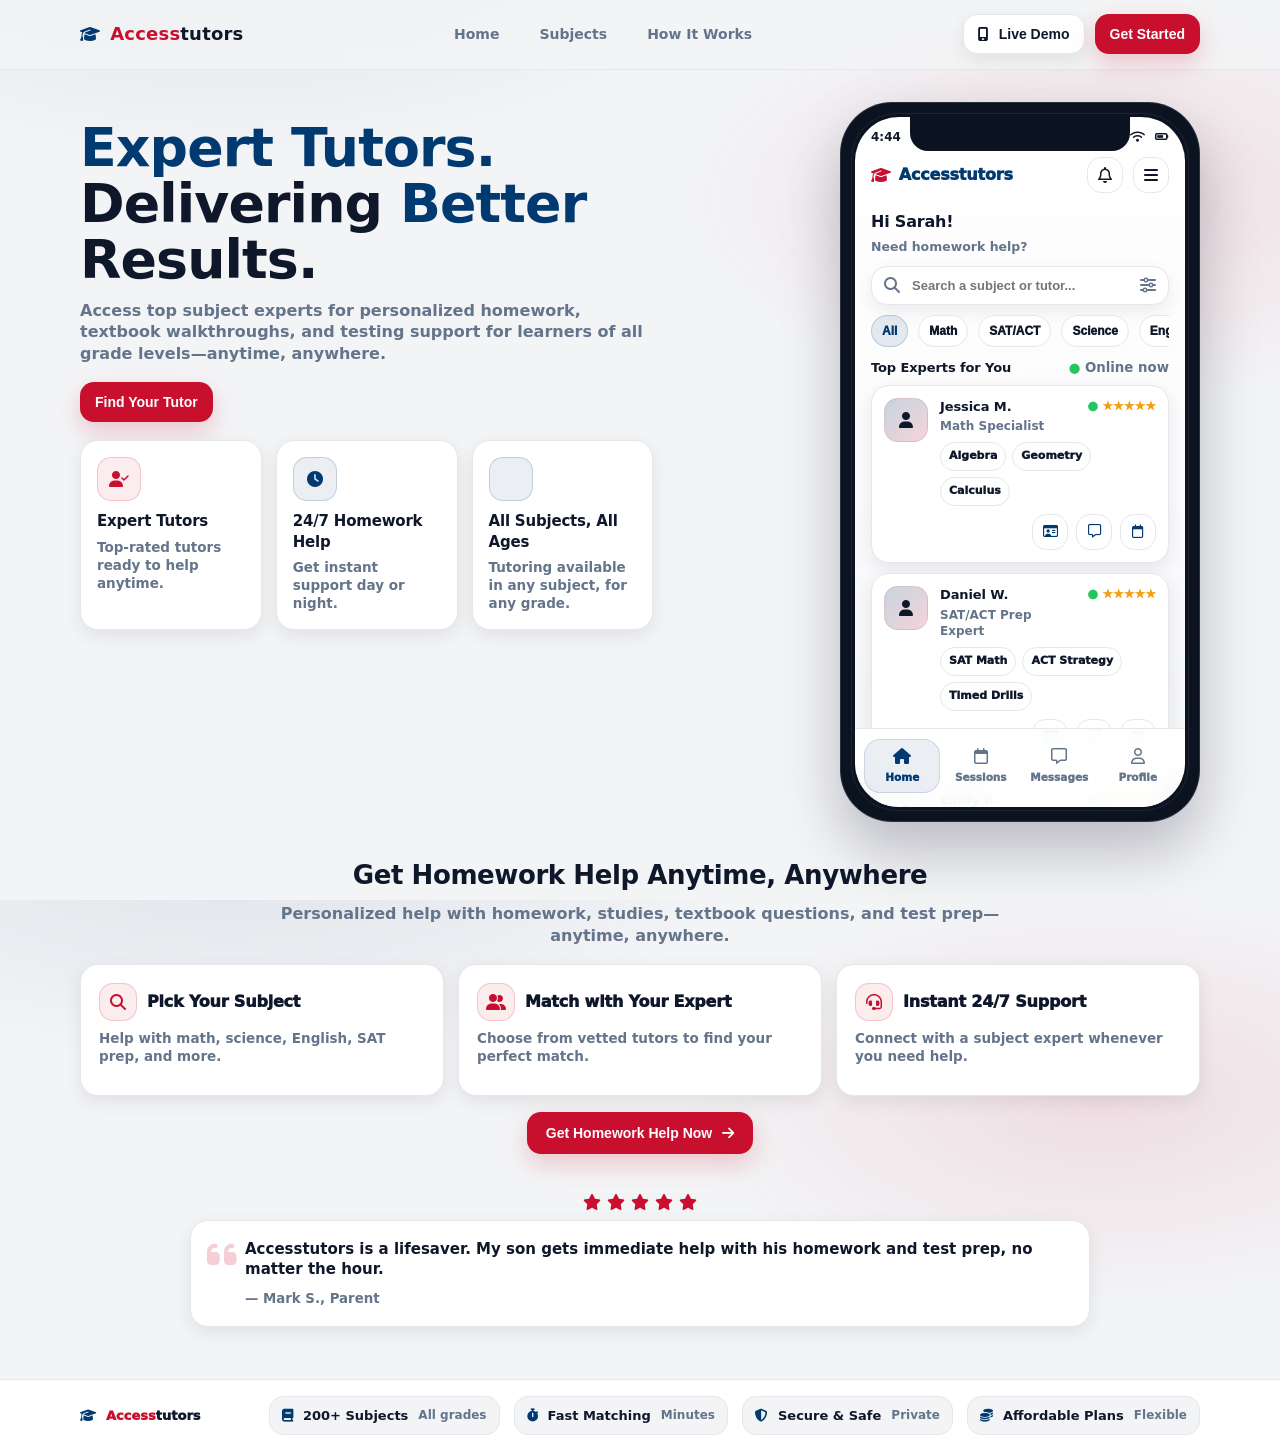
==== Index.html @ a7aa06fa "Update Index.html" ====
<!doctype html>
<html lang="en">
<head>
  <meta charset="utf-8" />
  <meta name="viewport" content="width=device-width,initial-scale=1" />
  <title> 1 New Message </title>

  <!-- Font Awesome -->
  <link rel="preconnect" href="https://cdnjs.cloudflare.com" crossorigin />
  <link
    rel="stylesheet"
    href="https://cdnjs.cloudflare.com/ajax/libs/font-awesome/6.5.0/css/all.min.css"
  />

  <style>
    /* =========================================================
      Accesstutors Landing Page
      - Layout matches reference: phone mockup RIGHT, content LEFT
      - Minimalist + AU-inspired color scheme (red/navy/neutral)
      - Distinct, readable sections + buttons
      - Interactive iPhone mockup with Home/Sessions/Messages/Profile
    ========================================================= */

    :root{
      --au-red:#C8102E;
      --au-blue:#003A70;
      --bg:#F3F4F6;
      --card:#FFFFFF;
      --ink:#0F172A;
      --muted:#64748B;
      --line:#E5E7EB;
      --shadow: 0 10px 30px rgba(2, 6, 23, 0.10);
      --shadow-soft: 0 6px 18px rgba(2, 6, 23, 0.08);
      --radius: 18px;
      --radius-sm: 14px;
      --max: 1120px;
    }

    *{box-sizing:border-box}
    html,body{height:100%}
    body{
      margin:0;
      font-family: ui-sans-serif, system-ui, -apple-system, Segoe UI, Roboto, Helvetica, Arial, "Apple Color Emoji","Segoe UI Emoji";
      color:var(--ink);
      background:
        radial-gradient(900px 420px at 18% -10%, rgba(0,58,112,.10), transparent 60%),
        radial-gradient(700px 340px at 86% 22%, rgba(200,16,46,.10), transparent 60%),
        var(--bg);
      line-height:1.35;
    }

    a{color:inherit;text-decoration:none}
    .container{width:min(var(--max), calc(100% - 40px)); margin:0 auto;}

    /* ========================= Header ========================= */
    header{
      position:sticky; top:0; z-index:50;
      backdrop-filter: blur(10px);
      background: rgba(243,244,246,.80);
      border-bottom:1px solid var(--line);
    }
    .nav{
      display:flex; align-items:center; justify-content:space-between;
      padding:14px 0;
      gap:14px;
    }
    .brand{
      display:flex; align-items:center; gap:10px;
      font-weight:900; letter-spacing:.2px;
    }
    .brand i{color:var(--au-blue)}
    .brand span{font-size:18px}
    .brand .accent{color:var(--au-red)}
    .navlinks{
      display:flex; align-items:center; gap:18px;
      color:var(--muted);
      font-weight:700;
      font-size:14px;
    }
    .navlinks a{
      padding:10px 10px;border-radius:12px;
      border:1px solid transparent;
    }
    .navlinks a:hover{
      background:#fff; color:var(--ink);
      border-color: var(--line);
      box-shadow: var(--shadow-soft);
    }

    .btn{
      display:inline-flex; align-items:center; justify-content:center;
      gap:10px;
      border:1px solid transparent;
      padding:11px 14px;
      border-radius:14px;
      font-weight:900;
      font-size:14px;
      cursor:pointer;
      transition: transform .12s ease, box-shadow .12s ease, background .12s ease, border-color .12s ease;
      user-select:none;
      white-space:nowrap;
    }
    .btn:active{transform: translateY(1px)}
    .btn.primary{
      background: var(--au-red);
      color:#fff;
      box-shadow: 0 10px 24px rgba(200,16,46,.20);
    }
    .btn.primary:hover{box-shadow: 0 14px 30px rgba(200,16,46,.26)}
    .btn.ghost{
      background:#fff;
      border-color: var(--line);
      color: var(--ink);
      box-shadow: var(--shadow-soft);
    }
    .btn.ghost:hover{border-color:#D1D5DB}

    /* ========================= HERO (Layout like image) ========================= */
    .hero{
      padding:32px 0 10px;
    }
    .hero-grid{
      display:grid;
      grid-template-columns: 1.05fr .95fr; /* content left, phone right */
      gap:28px;
      align-items:start;
    }

    .h-title{
      font-size: clamp(34px, 4.2vw, 56px);
      line-height:1.04;
      letter-spacing:-.9px;
      margin:18px 0 12px;
    }
    .h-title .blue{color:var(--au-blue)}
    .h-sub{
      font-size:16px;
      color: var(--muted);
      max-width: 58ch;
      margin: 0 0 18px;
      font-weight:650;
    }
    .cta-row{
      display:flex; gap:12px; flex-wrap:wrap;
      margin:16px 0 18px;
    }

    .feature-row{
      display:grid;
      grid-template-columns: repeat(3, 1fr);
      gap:14px;
      margin-top: 10px;
    }
    .mini-card{
      background:#fff;
      border:1px solid var(--line);
      border-radius: var(--radius);
      box-shadow: var(--shadow-soft);
      padding:16px;
      min-height: 120px;
    }
    .mini-card .icon{
      width:44px;height:44px;border-radius:14px;
      display:grid;place-items:center;
      border:1px solid rgba(0,58,112,.18);
      background: rgba(0,58,112,.08);
      color: var(--au-blue);
      margin-bottom:10px;
    }
    .mini-card .icon.red{
      border-color: rgba(200,16,46,.18);
      background: rgba(200,16,46,.08);
      color: var(--au-red);
    }
    .mini-card h3{
      margin:0 0 6px;
      font-size:15px;
      letter-spacing:-.2px;
    }
    .mini-card p{
      margin:0;
      color:var(--muted);
      font-size:13.5px;
      font-weight:650;
    }

    /* ========================= Section Title ========================= */
    .section{
      padding: 26px 0;
    }
    .section h2{
      margin:0;
      font-size: 26px;
      letter-spacing:-.4px;
      text-align:center;
    }
    .section p.lead{
      margin: 10px auto 0;
      max-width: 70ch;
      color: var(--muted);
      font-weight:650;
      text-align:center;
    }

    /* ========================= Mid cards row (Pick subject / Match / Support) ========================= */
    .big-row{
      margin-top:18px;
      display:grid;
      grid-template-columns: repeat(3, 1fr);
      gap:14px;
    }
    .big-card{
      background:#fff;
      border:1px solid var(--line);
      border-radius: var(--radius);
      box-shadow: var(--shadow-soft);
      padding:18px;
      min-height: 132px;
    }
    .big-card .head{
      display:flex; gap:10px; align-items:center;
      font-weight:950;
      letter-spacing:-.2px;
      margin-bottom:8px;
    }
    .big-card .head i{
      width:38px;height:38px;border-radius:14px;
      display:grid;place-items:center;
      border:1px solid rgba(200,16,46,.18);
      background: rgba(200,16,46,.08);
      color: var(--au-red);
    }
    .big-card p{
      margin:0;
      color:var(--muted);
      font-weight:650;
      font-size:13.5px;
    }

    .center-cta{
      display:flex;
      justify-content:center;
      margin-top: 16px;
    }
    .center-cta .btn{
      padding: 12px 18px;
      border-radius: 14px;
    }

    /* ========================= Testimonial ========================= */
    .testimonial{
      margin-top: 18px;
      padding: 22px 0 8px;
    }
    .stars{
      display:flex;
      justify-content:center;
      gap:6px;
      color: var(--au-red);
      font-size:16px;
      margin-bottom: 10px;
    }
    .quote{
      background:#fff;
      border:1px solid var(--line);
      border-radius: var(--radius);
      box-shadow: var(--shadow-soft);
      padding:18px 18px;
      max-width: 900px;
      margin:0 auto;
      position:relative;
    }
    .quote .qmark{
      position:absolute;
      left:16px; top:12px;
      color: rgba(200,16,46,.20);
      font-size: 34px;
    }
    .quote p{
      margin:0;
      padding-left: 36px;
      color: var(--ink);
      font-weight:750;
      font-size: 15px;
    }
    .quote small{
      display:block;
      margin-top: 10px;
      padding-left: 36px;
      color: var(--muted);
      font-weight:750;
    }

    /* ========================= Footer strip ========================= */
    .footer-strip{
      margin-top: 18px;
      background:#fff;
      border-top:1px solid var(--line);
      padding: 16px 0;
      color: var(--muted);
      font-weight:700;
      font-size:13px;
    }
    .footer-row{
      display:flex;
      justify-content:space-between;
      align-items:center;
      gap:14px;
      flex-wrap:wrap;
    }
    .footer-badges{
      display:flex; gap:14px; flex-wrap:wrap;
    }
    .badge{
      display:flex; align-items:center; gap:10px;
      padding:10px 12px;
      border:1px solid var(--line);
      border-radius: 14px;
      background: var(--bg);
      color: var(--ink);
      font-weight:850;
    }
    .badge i{color:var(--au-blue)}
    .badge span{display:block; font-weight:650; color:var(--muted); font-size:12px}

    /* =========================================================
      iPhone X Mockup (Interactive)
    ========================================================= */
    .phone-wrap{display:flex; justify-content:flex-end;}
    .phone{
      width: 360px;
      height: 720px;
      background: #0b1220;
      border-radius: 52px;
      box-shadow: 0 28px 60px rgba(2,6,23,.24);
      position:relative;
      padding: 14px;
      border: 1px solid rgba(255,255,255,.12);
    }
    .phone::before{
      content:"";
      position:absolute; inset: 10px;
      border-radius: 46px;
      border: 1px solid rgba(255,255,255,.08);
      pointer-events:none;
    }
    .screen{
      width:100%;
      height:100%;
      border-radius: 44px;
      overflow:hidden;
      position:relative;
      background: linear-gradient(180deg, #FFFFFF 0%, #FBFBFD 55%, #F3F4F6 100%);
    }
    .notch{
      position:absolute; top:0; left:50%; transform:translateX(-50%);
      width: 220px; height: 34px;
      background:#0b1220;
      border-bottom-left-radius: 18px;
      border-bottom-right-radius: 18px;
      z-index: 10;
    }

    .statusbar{
      display:flex; justify-content:space-between; align-items:center;
      padding: 12px 16px 0;
      font-weight:900;
      color:#111827;
      font-size:12px;
      user-select:none;
    }
    .statusbar .right{display:flex; gap:10px; align-items:center;}

    .appbar{
      display:flex; justify-content:space-between; align-items:center;
      padding: 12px 16px 10px;
    }
    .appbrand{
      display:flex; align-items:center; gap:8px;
      font-weight:950;
      letter-spacing:-.2px;
      color: var(--au-blue);
    }
    .appbrand i{color: var(--au-red)}
    .app-actions{
      display:flex; gap:10px; align-items:center;
    }
    .chip{
      width:36px;height:36px;border-radius:14px;
      display:grid;place-items:center;
      border:1px solid var(--line);
      background:#fff;
      cursor:pointer;
      color: var(--ink);
      transition: box-shadow .12s ease, transform .12s ease;
      user-select:none;
    }
    .chip:hover{box-shadow: var(--shadow-soft)}
    .chip:active{transform: translateY(1px)}

    .screen-body{padding: 0 16px 86px;}
    .hello{margin: 8px 0 8px;}
    .hello h4{margin:0;font-size:16px;letter-spacing:-.2px}
    .hello p{margin:6px 0 0;color:var(--muted);font-weight:750;font-size:12.5px}

    .search{
      margin:10px 0 10px;
      display:flex; gap:10px;
      background:#fff;
      border:1px solid var(--line);
      border-radius: 16px;
      padding:10px 12px;
      align-items:center;
      box-shadow: var(--shadow-soft);
    }
    .search i{color:var(--muted)}
    .search input{
      border:0; outline:0; background:transparent;
      width:100%;
      font-weight:850;
      color:var(--ink);
      font-size:13px;
    }

    .tabs{
      display:flex; gap:10px;
      margin: 6px 0 10px;
      overflow:auto;
      padding-bottom: 2px;
    }
    .tag{
      border:1px solid var(--line);
      background:#fff;
      color:var(--ink);
      font-weight:950;
      font-size:12px;
      padding:8px 10px;
      border-radius:999px;
      cursor:pointer;
      white-space:nowrap;
      transition: background .12s ease, border-color .12s ease;
      user-select:none;
    }
    .tag.active{
      background: rgba(0,58,112,.10);
      border-color: rgba(0,58,112,.18);
      color: var(--au-blue);
    }

    .panel-title{
      display:flex; align-items:center; justify-content:space-between;
      margin: 8px 0 8px;
    }
    .panel-title strong{font-size:13px; letter-spacing:-.1px}
    .panel-title small{color:var(--muted); font-weight:900; user-select:none}

    /* Tutor list (HOME) */
    .tutors{
      display:flex;
      flex-direction:column;
      gap:10px;
    }
    .tutor-card{
      background:#fff;
      border:1px solid var(--line);
      border-radius: 18px;
      box-shadow: var(--shadow-soft);
      padding: 12px;
      display:flex;
      gap:12px;
      align-items:flex-start;
      cursor:pointer;
      transition: transform .12s ease, box-shadow .12s ease;
    }
    .tutor-card:hover{transform: translateY(-1px); box-shadow: var(--shadow);}
    .avatar{
      width:44px;height:44px;border-radius: 14px;
      background: linear-gradient(135deg, rgba(0,58,112,.22), rgba(200,16,46,.18));
      border:1px solid rgba(15,23,42,.08);
      display:grid; place-items:center;
      color: var(--au-blue);
      font-weight:1000;
      flex: 0 0 auto;
    }
    .avatar i{color:#0F172A}
    .tmeta{flex:1}
    .tmeta .row1{
      display:flex; justify-content:space-between; gap:10px; align-items:flex-start;
    }
    .tmeta h5{margin:0;font-size:13px;letter-spacing:-.1px}
    .tmeta .spec{margin:3px 0 8px;color:var(--muted);font-weight:850;font-size:12px}
    .badges{
      display:flex; gap:6px; flex-wrap:wrap;
      margin-bottom: 8px;
    }
    .pillbadge{
      font-size:11px;
      font-weight:950;
      padding:6px 8px;
      border-radius: 999px;
      border:1px solid var(--line);
      background: #fff;
      color: var(--ink);
      user-select:none;
    }
    .rating{
      color:#F59E0B;
      font-size:12px;
      white-space:nowrap;
      font-weight:950;
      user-select:none;
    }
    .tactions{
      display:flex; gap:8px; align-items:center; justify-content:flex-end;
    }
    .mini-btn{
      width:36px;height:36px;border-radius:14px;
      display:grid; place-items:center;
      border:1px solid var(--line);
      background:#fff;
      cursor:pointer;
      color: var(--au-blue);
      transition: box-shadow .12s ease, transform .12s ease;
    }
    .mini-btn:hover{box-shadow: var(--shadow-soft)}
    .mini-btn:active{transform: translateY(1px)}

    .cta-match{
      margin-top: 10px;
      width:100%;
      border:0;
      border-radius: 16px;
      padding: 11px 12px;
      background: var(--au-blue);
      color:#fff;
      font-weight:1000;
      cursor:pointer;
      display:flex;
      justify-content:center;
      align-items:center;
      gap:10px;
      box-shadow: 0 12px 26px rgba(0,58,112,.18);
    }
    .cta-match:hover{box-shadow: 0 16px 32px rgba(0,58,112,.22)}
    .cta-match:active{transform: translateY(1px)}

    /* Pages */
    .app-page{display:none}
    .app-page.active{display:block}

    .list{
      margin: 10px 0 0;
      display:flex;
      flex-direction:column;
      gap:10px;
    }
    .row{
      background:#fff;
      border:1px solid var(--line);
      border-radius: 16px;
      box-shadow: var(--shadow-soft);
      padding: 12px;
      display:flex;
      justify-content:space-between;
      align-items:center;
      gap:10px;
      cursor:pointer;
      transition: transform .12s ease, box-shadow .12s ease;
    }
    .row:hover{transform: translateY(-1px); box-shadow: var(--shadow);}
    .row strong{font-size:12.5px}
    .row small{display:block;color:var(--muted);font-weight:900;margin-top:2px}
    .chip-pill{
      font-size:11px;
      font-weight:1000;
      padding:6px 10px;
      border-radius: 999px;
      background: rgba(200,16,46,.08);
      border: 1px solid rgba(200,16,46,.14);
      color: var(--au-red);
      white-space:nowrap;
      user-select:none;
    }

    .profile-card{
      background:#fff;
      border:1px solid var(--line);
      border-radius: 18px;
      box-shadow: var(--shadow-soft);
      padding: 14px;
      margin: 10px 0 0;
    }
    .profile-top{display:flex; gap:12px; align-items:center;}
    .profile-top .avatar{width:54px;height:54px;border-radius:18px}
    .profile-top h5{margin:0;font-size:14px}
    .profile-top p{margin:4px 0 0;color:var(--muted);font-weight:850;font-size:12.5px}
    .kv{
      display:grid;
      grid-template-columns: 1fr 1fr;
      gap:10px;
      margin-top: 12px;
    }
    .kv .item{
      border:1px solid var(--line);
      border-radius: 16px;
      padding:10px;
      background: #F8FAFC;
      font-weight:950;
      font-size:12px;
      color: var(--ink);
      user-select:none;
    }
    .kv .item span{display:block;color:var(--muted);font-size:11px;margin-top:4px;font-weight:850}

    /* Bottom nav */
    .bottom-nav{
      position:absolute;
      left:0; right:0; bottom:0;
      background: rgba(255,255,255,.92);
      backdrop-filter: blur(10px);
      border-top:1px solid var(--line);
      padding: 10px 8px 14px;
      display:flex;
      justify-content:space-around;
      z-index: 20;
    }
    .navitem{
      width: 76px;
      display:flex;
      flex-direction:column;
      align-items:center;
      gap:6px;
      color: var(--muted);
      font-weight:950;
      font-size:10.5px;
      cursor:pointer;
      padding: 8px 8px;
      border-radius: 16px;
      user-select:none;
      border:1px solid transparent;
      transition: background .12s ease, border-color .12s ease;
    }
    .navitem i{font-size:16px}
    .navitem.active{
      color: var(--au-blue);
      background: rgba(0,58,112,.08);
      border-color: rgba(0,58,112,.14);
    }

    /* ========================= Modal (phone interactions) ========================= */
    .modal-backdrop{
      position:fixed; inset:0;
      background: rgba(2,6,23,.55);
      display:none;
      align-items:center;
      justify-content:center;
      padding: 16px;
      z-index: 1000;
    }
    .modal{
      width:min(560px, 100%);
      background:#fff;
      border-radius: 20px;
      border:1px solid var(--line);
      box-shadow: 0 40px 80px rgba(2,6,23,.26);
      overflow:hidden;
    }
    .modal .mhead{
      display:flex; align-items:center; justify-content:space-between;
      padding: 14px 16px;
      gap:10px;
      border-bottom:1px solid var(--line);
      background:#fff;
    }
    .modal .mhead strong{font-size:14px}
    .modal .close{
      width:40px;height:40px;border-radius:14px;
      border:1px solid var(--line);
      background:#fff;
      cursor:pointer;
    }
    .modal .body{
      padding: 14px 16px 16px;
      color: var(--muted);
      font-weight:750;
      font-size:13.5px;
    }
    .modal .body .grid{
      display:grid;
      grid-template-columns: 1fr 1fr;
      gap:12px;
      margin: 12px 0 14px;
    }
    .modal .body .box{
      border:1px solid var(--line);
      border-radius: 16px;
      padding: 12px;
      background: #F8FAFC;
      color: var(--ink);
      font-weight:950;
      font-size:12.5px;
    }
    .modal .body .box span{
      display:block;
      margin-top:4px;
      color:var(--muted);
      font-weight:850;
      font-size:11.5px;
    }
    .modal .foot{
      display:flex; justify-content:flex-end; gap:10px;
      padding: 0 16px 16px;
    }

    /* ========================= Responsive ========================= */
    @media (max-width: 980px){
      .hero-grid{grid-template-columns: 1fr; }
      .phone-wrap{justify-content:flex-start}
      .feature-row{grid-template-columns: 1fr;}
      .big-row{grid-template-columns: 1fr;}
    }
    @media (max-width: 520px){
      .navlinks{display:none}
      .phone{width: 340px; height: 700px;}
    }
  </style>
</head>

<body>
  <!-- ===================== Header ===================== -->
  <header>
    <div class="container">
      <div class="nav">
        <a class="brand" href="#top" aria-label="Accesstutors home">
          <i class="fa-solid fa-graduation-cap"></i>
          <span><span class="accent">Access</span>tutors</span>
        </a>

        <nav class="navlinks" aria-label="Primary">
          <a href="#top">Home</a>
          <a href="#subjects">Subjects</a>
          <a href="#how">How It Works</a>
        </nav>

        <div style="display:flex; gap:10px; align-items:center;">
          <button class="btn ghost" id="btnDemo"><i class="fa-solid fa-mobile-screen"></i> Live Demo</button>
          <button class="btn primary" id="btnGetStartedTop">Get Started</button>
        </div>
      </div>
    </div>
  </header>

  <!-- ===================== HERO (Matches attached layout) ===================== -->
  <main id="top" class="hero">
    <div class="container">
      <div class="hero-grid">

        <!-- LEFT CONTENT -->
        <div>
          <h1 class="h-title">
            <span class="blue">Expert Tutors.</span><br/>
           Delivering <span class="blue">Better </span> Results.
          </h1>

          <p class="h-sub">
            Access top subject experts for personalized homework, textbook walkthroughs,
            and testing support for learners of all grade levels—anytime, anywhere.
          </p>

          <div class="cta-row">
            <button class="btn primary" id="btnFindTutor">Find Your Tutor</button>
          </div>

          <!-- Three icon cards under hero copy (like image) -->
          <div class="feature-row" aria-label="Key benefits">
            <div class="mini-card">
              <div class="icon red"><i class="fa-solid fa-user-check"></i></div>
              <h3>Expert Tutors</h3>
              <p>Top-rated tutors ready to help anytime.</p>
            </div>
            <div class="mini-card">
              <div class="icon"><i class="fa-solid fa-clock"></i></div>
              <h3>24/7 Homework Help</h3>
              <p>Get instant support day or night.</p>
            </div>
            <div class="mini-card">
              <div class="icon"><i class="fa-solid fa-books"></i></div>
              <h3>All Subjects, All Ages</h3>
              <p>Tutoring available in any subject, for any grade.</p>
            </div>
          </div>
        </div>

        <!-- RIGHT PHONE MOCKUP -->
        <div class="phone-wrap" aria-label="Interactive iPhone X mockup of Accesstutors">
          <div class="phone">
            <div class="screen">
              <div class="notch"></div>

              <!-- Status bar -->
              <div class="statusbar" aria-hidden="true">
                <div class="left">4:44</div>
                <div class="right">
                  <i class="fa-solid fa-signal"></i>
                  <i class="fa-solid fa-wifi"></i>
                  <i class="fa-solid fa-battery-three-quarters"></i>
                </div>
              </div>

              <!-- App bar -->
              <div class="appbar">
                <div class="appbrand">
                  <i class="fa-solid fa-graduation-cap"></i>
                  <span>Accesstutors</span>
                </div>
                <div class="app-actions">
                  <div class="chip" id="chipNotif" title="Notifications"><i class="fa-regular fa-bell"></i></div>
                  <div class="chip" id="chipMenu" title="Menu"><i class="fa-solid fa-bars"></i></div>
                </div>
              </div>

              <div class="screen-body">

                <!-- HOME -->
                <div class="app-page active" id="pageHome">
                  <div class="hello">
                    <h4>Hi Sarah!</h4>
                    <p>Need homework help?</p>
                  </div>

                  <div class="search" title="Search tutors">
                    <i class="fa-solid fa-magnifying-glass"></i>
                    <input id="tutorSearch" type="text" placeholder="Search a subject or tutor..." autocomplete="off" />
                    <i class="fa-solid fa-sliders" id="chipFilters" title="Filters"></i>
                  </div>

                  <div class="tabs" role="tablist" aria-label="Subject filters">
                    <button class="tag active" data-filter="all">All</button>
                    <button class="tag" data-filter="math">Math</button>
                    <button class="tag" data-filter="sat">SAT/ACT</button>
                    <button class="tag" data-filter="science">Science</button>
                    <button class="tag" data-filter="english">English</button>
                    <button class="tag" data-filter="coding">Coding</button>
                  </div>

                  <div class="panel-title">
                    <strong>Top Experts for You</strong>
                    <small><span style="color:#22C55E">●</span> Online now</small>
                  </div>

                  <!-- Tutor list MUST display tutors -->
                  <div class="tutors" id="tutorList"></div>

                  <button class="cta-match" id="btnMatch">
                    Match with a Tutor <i class="fa-solid fa-wand-magic-sparkles"></i>
                  </button>
                </div>

                <!-- SESSIONS -->
                <div class="app-page" id="pageSessions">
                  <div class="hello">
                    <h4>Sessions</h4>
                    <p>Upcoming tutoring and study goals.</p>
                  </div>

                  <div class="list">
                    <div class="row" data-row="join">
                      <div>
                        <strong>Algebra II — Homework Review</strong>
                        <small>Today • 7:30 PM • 30 min</small>
                      </div>
                      <div class="chip-pill">Join</div>
                    </div>

                    <div class="row" data-row="details">
                      <div>
                        <strong>SAT Math — Timed Practice</strong>
                        <small>Tomorrow • 5:00 PM • 45 min</small>
                      </div>
                      <div class="chip-pill">Booked</div>
                    </div>

                    <div class="row" data-row="details">
                      <div>
                        <strong>Chemistry — Textbook Concepts</strong>
                        <small>Fri • 6:15 PM • 30 min</small>
                      </div>
                      <div class="chip-pill">Booked</div>
                    </div>
                  </div>
                </div>

                <!-- MESSAGES -->
                <div class="app-page" id="pageMessages">
                  <div class="hello">
                    <h4>Messages</h4>
                    <p>Chat with tutors + 24/7 support.</p>
                  </div>

                  <div class="list">
                    <div class="row" data-row="support">
                      <div>
                        <strong>Support</strong>
                        <small>“Share your problem and we’ll match you.”</small>
                      </div>
                      <div class="chip-pill">24/7</div>
                    </div>

                    <div class="row" data-row="tutorchat">
                      <div>
                        <strong>Jessica M. (Math)</strong>
                        <small>“Send a photo of the worksheet.”</small>
                      </div>
                      <div class="chip-pill">New</div>
                    </div>

                    <div class="row" data-row="tutorchat">
                      <div>
                        <strong>Daniel W. (SAT)</strong>
                        <small>“Let’s review your missed questions.”</small>
                      </div>
                      <div class="chip-pill">1</div>
                    </div>
                  </div>
                </div>

                <!-- PROFILE -->
                <div class="app-page" id="pageProfile">
                  <div class="hello">
                    <h4>Profile</h4>
                    <p>Goals, preferences, progress.</p>
                  </div>

                  <div class="profile-card">
                    <div class="profile-top">
                      <div class="avatar"><i class="fa-solid fa-user"></i></div>
                      <div>
                        <h5>Sarah K.</h5>
                        <p>Grade 10 • SAT goal: 1350 • Prefers evenings</p>
                      </div>
                    </div>

                    <div class="kv">
                      <div class="item">Goals <span>SAT Math +150 • Algebra mastery</span></div>
                      <div class="item">Support <span>24/7 help • Priority matching</span></div>
                      <div class="item">Subjects <span>Math • Science • Test Prep</span></div>
                      <div class="item">Progress <span>Streak: 9 days • Accuracy: 83%</span></div>
                    </div>

                    <div class="list" style="margin-top:12px;">
                      <div class="row" data-row="billing">
                        <div>
                          <strong>Billing & Plan</strong>
                          <small>Manage subscription and payment</small>
                        </div>
                        <div class="chip-pill">View</div>
                      </div>
                      <div class="row" data-row="settings">
                        <div>
                          <strong>Settings</strong>
                          <small>Notifications, privacy, preferences</small>
                        </div>
                        <div class="chip-pill">Open</div>
                      </div>
                    </div>
                  </div>
                </div>

              </div>

              <!-- Bottom Navigation -->
              <nav class="bottom-nav" aria-label="App bottom navigation">
                <div class="navitem active" data-page="Home">
                  <i class="fa-solid fa-house"></i>
                  <div>Home</div>
                </div>
                <div class="navitem" data-page="Sessions">
                  <i class="fa-regular fa-calendar"></i>
                  <div>Sessions</div>
                </div>
                <div class="navitem" data-page="Messages">
                  <i class="fa-regular fa-message"></i>
                  <div>Messages</div>
                </div>
                <div class="navitem" data-page="Profile">
                  <i class="fa-regular fa-user"></i>
                  <div>Profile</div>
                </div>
              </nav>

            </div>
          </div>
        </div>

      </div>
    </div>
  </main>

  <!-- ===================== Mid Section (Matches image sections below hero) ===================== -->
  <section class="section" id="subjects">
    <div class="container">
      <h2>Get Homework Help Anytime, Anywhere</h2>
      <p class="lead">
        Personalized help with homework, studies, textbook questions, and test prep—anytime, anywhere.
      </p>

      <div class="big-row" style="margin-top:18px;">
        <div class="big-card">
          <div class="head"><i class="fa-solid fa-magnifying-glass"></i> Pick Your Subject</div>
          <p>Help with math, science, English, SAT prep, and more.</p>
        </div>
        <div class="big-card">
          <div class="head"><i class="fa-solid fa-user-group"></i> Match with Your Expert</div>
          <p>Choose from vetted tutors to find your perfect match.</p>
        </div>
        <div class="big-card">
          <div class="head"><i class="fa-solid fa-headset"></i> Instant 24/7 Support</div>
          <p>Connect with a subject expert whenever you need help.</p>
        </div>
      </div>

      <div class="center-cta">
        <button class="btn primary" id="btnGetHelpNow">
          Get Homework Help Now <i class="fa-solid fa-arrow-right"></i>
        </button>
      </div>

      <div class="testimonial">
        <div class="stars" aria-label="Rating">
          <i class="fa-solid fa-star"></i><i class="fa-solid fa-star"></i><i class="fa-solid fa-star"></i><i class="fa-solid fa-star"></i><i class="fa-solid fa-star"></i>
        </div>
        <div class="quote">
          <div class="qmark"><i class="fa-solid fa-quote-left"></i></div>
          <p>
            Accesstutors is a lifesaver. My son gets immediate help with his homework and test prep, no matter the hour.
          </p>
          <small>— Mark S., Parent</small>
        </div>
      </div>
    </div>
  </section>

  <footer class="footer-strip">
    <div class="container">
      <div class="footer-row">
        <div style="display:flex; align-items:center; gap:10px; font-weight:950; color:var(--ink);">
          <i class="fa-solid fa-graduation-cap" style="color:var(--au-blue)"></i>
          <span><span style="color:var(--au-red)">Access</span>tutors</span>
        </div>

        <div class="footer-badges" aria-label="Highlights">
          <div class="badge"><i class="fa-solid fa-book"></i> 200+ Subjects <span>All grades</span></div>
          <div class="badge"><i class="fa-solid fa-stopwatch"></i> Fast Matching <span>Minutes</span></div>
          <div class="badge"><i class="fa-solid fa-shield-halved"></i> Secure & Safe <span>Private</span></div>
          <div class="badge"><i class="fa-solid fa-coins"></i> Affordable Plans <span>Flexible</span></div>
        </div>
      </div>
    </div>
  </footer>

  <!-- ===================== Modal ===================== -->
  <div class="modal-backdrop" id="modalBackdrop" aria-hidden="true">
    <div class="modal" role="dialog" aria-modal="true" aria-labelledby="modalTitle">
      <div class="mhead">
        <strong id="modalTitle">Details</strong>
        <button class="close" id="modalClose" aria-label="Close">
          <i class="fa-solid fa-xmark"></i>
        </button>
      </div>

      <div class="body">
        <div id="modalBodyText"></div>

        <div class="grid" id="modalGrid"></div>

        <div style="display:flex; gap:10px; align-items:center; color:var(--muted); font-weight:900;">
          <i class="fa-solid fa-headset" style="color:var(--au-red)"></i>
          24/7 support is available if you need help choosing the right expert.
        </div>
      </div>

      <div class="foot">
        <button class="btn ghost" id="modalSecondary">
          Message <i class="fa-regular fa-message"></i>
        </button>
        <button class="btn primary" id="modalPrimary">
          Match Now <i class="fa-solid fa-wand-magic-sparkles"></i>
        </button>
      </div>
    </div>
  </div>

  <script>
    // =========================================================
    // Tutor data (generic avatar icon; Home actually displays tutors)
    // =========================================================
    const tutors = [
      {
        id: "jessica",
        name: "Jessica M.",
        spec: "Math Specialist",
        tags: ["Algebra", "Geometry", "Calculus"],
        rating: 4.9,
        price: "$85/hr",
        online: true,
        filter: ["math"],
        about: "Step-by-step explanations, confidence-building practice, and fast homework support."
      },
      {
        id: "daniel",
        name: "Daniel W.",
        spec: "SAT/ACT Prep Expert",
        tags: ["SAT Math", "ACT Strategy", "Timed Drills"],
        rating: 4.8,
        price: "$95/hr",
        online: true,
        filter: ["sat","math"],
        about: "Error-pattern coaching, timing strategies, and score-boosting practice plans."
      },
      {
        id: "emily",
        name: "Emily R.",
        spec: "Science Tutor",
        tags: ["Chemistry", "Biology", "Physics"],
        rating: 4.9,
        price: "$90/hr",
        online: true,
        filter: ["science"],
        about: "Concept clarity + textbook walkthroughs that help you understand, not memorize."
      },
      {
        id: "sam",
        name: "Sam K.",
        spec: "English & Writing Coach",
        tags: ["Essays", "Grammar", "Reading"],
        rating: 4.7,
        price: "$75/hr",
        online: true,
        filter: ["english"],
        about: "Stronger writing structure, clearer arguments, and better reading comprehension."
      },
      {
        id: "maya",
        name: "Maya T.",
        spec: "Coding Tutor",
        tags: ["Python", "JavaScript", "AP CS"],
        rating: 4.8,
        price: "$110/hr",
        online: true,
        filter: ["coding"],
        about: "Learn by building projects, debugging help, and fundamentals that stick."
      }
    ];

    // =========================================================
    // DOM helpers
    // =========================================================
    const $ = (sel) => document.querySelector(sel);
    const $$ = (sel) => Array.from(document.querySelectorAll(sel));

    function compactStars(r){
      const full = Math.round(r);
      return "★".repeat(full) + "☆".repeat(Math.max(0, 5 - full));
    }

    function tutorCardHTML(t){
      return `
        <div class="tutor-card" data-id="${t.id}" data-filter="${t.filter.join(",")}"
             data-hay="${(t.name+' '+t.spec+' '+t.tags.join(' ')).toLowerCase()}">
          <div class="avatar" aria-hidden="true"><i class="fa-solid fa-user"></i></div>
          <div class="tmeta">
            <div class="row1">
              <div>
                <h5>${t.name}</h5>
                <div class="spec">${t.spec}</div>
              </div>
              <div class="rating" title="${t.rating.toFixed(1)} out of 5">
                ${t.online ? '<span style="color:#22C55E">●</span>' : '<span style="color:#94A3B8">●</span>'}
                ${compactStars(t.rating)}
              </div>
            </div>

            <div class="badges">
              ${t.tags.slice(0,3).map(x => `<span class="pillbadge">${x}</span>`).join("")}
            </div>

            <div class="tactions">
              <button class="mini-btn" data-action="view" title="View profile" aria-label="View profile">
                <i class="fa-regular fa-id-card"></i>
              </button>
              <button class="mini-btn" data-action="chat" title="Message" aria-label="Message">
                <i class="fa-regular fa-message"></i>
              </button>
              <button class="mini-btn" data-action="book" title="Book session" aria-label="Book session">
                <i class="fa-regular fa-calendar"></i>
              </button>
            </div>
          </div>
        </div>
      `;
    }

    // =========================================================
    // Render tutors to Home
    // =========================================================
    const tutorList = $("#tutorList");
    function renderTutors(list){
      tutorList.innerHTML = list.map(tutorCardHTML).join("");
      wireTutorCardEvents();
    }
    renderTutors(tutors);

    // =========================================================
    // Home filters + search
    // =========================================================
    let activeFilter = "all";
    const searchInput = $("#tutorSearch");

    $$(".tag").forEach(btn => {
      btn.addEventListener("click", () => {
        $$(".tag").forEach(b => b.classList.remove("active"));
        btn.classList.add("active");
        activeFilter = btn.dataset.filter;
        applyFilters();
      });
    });

    searchInput.addEventListener("input", applyFilters);

    function applyFilters(){
      const q = searchInput.value.trim().toLowerCase();
      $$("#tutorList .tutor-card").forEach(card => {
        const hay = card.dataset.hay || "";
        const filters = (card.dataset.filter || "").split(",");
        const okFilter = activeFilter === "all" ? true : filters.includes(activeFilter);
        const okQuery = q ? hay.includes(q) : true;
        card.style.display = (okFilter && okQuery) ? "flex" : "none";
      });
    }

    // =========================================================
    // Phone bottom nav page switching
    // =========================================================
    const pages = {
      Home: $("#pageHome"),
      Sessions: $("#pageSessions"),
      Messages: $("#pageMessages"),
      Profile: $("#pageProfile")
    };

    function switchPage(name){
      Object.values(pages).forEach(p => p.classList.remove("active"));
      pages[name].classList.add("active");
      $$(".navitem").forEach(n => n.classList.toggle("active", n.dataset.page === name));
    }

    $$(".navitem").forEach(item => {
      item.addEventListener("click", () => switchPage(item.dataset.page));
    });

    // =========================================================
    // Modal logic (used by multiple interactions)
    // =========================================================
    const backdrop = $("#modalBackdrop");
    const modalTitle = $("#modalTitle");
    const modalBodyText = $("#modalBodyText");
    const modalGrid = $("#modalGrid");

    let modalContext = { type: "generic", tutorId: null };

    function openModal({ title, body, grid, context }){
      modalTitle.textContent = title;
      modalBodyText.textContent = body;
      modalGrid.innerHTML = (grid || []).map(b => `
        <div class="box">${b.label}<span>${b.value}</span></div>
      `).join("");
      modalContext = context || { type: "generic", tutorId: null };

      backdrop.style.display = "flex";
      backdrop.setAttribute("aria-hidden", "false");
      document.body.style.overflow = "hidden";
    }

    function closeModal(){
      backdrop.style.display = "none";
      backdrop.setAttribute("aria-hidden", "true");
      document.body.style.overflow = "";
    }

    $("#modalClose").addEventListener("click", closeModal);
    backdrop.addEventListener("click", (e) => {
      if (e.target === backdrop) closeModal();
    });

    // modal buttons
    $("#modalSecondary").addEventListener("click", () => {
      // route user to Messages page inside mockup
      closeModal();
      switchPage("Messages");
      // subtle highlight
      flashToast("Opened Messages");
    });

    $("#modalPrimary").addEventListener("click", () => {
      closeModal();
      // On match now: route to Sessions, simulate booking
      switchPage("Sessions");
      flashToast("Matched! Session added.");
    });

    // =========================================================
    // Tutor card interactions (view/chat/book + whole card click)
    // =========================================================
    function wireTutorCardEvents(){
      $$("#tutorList .tutor-card").forEach(card => {
        const tid = card.dataset.id;
        const tutor = tutors.find(t => t.id === tid);

        // Whole card opens profile
        card.addEventListener("click", (e) => {
          // if clicking a mini button, let that handler run
          if (e.target.closest(".mini-btn")) return;
          showTutorModal(tutor);
        });

        card.querySelectorAll(".mini-btn").forEach(btn => {
          btn.addEventListener("click", (e) => {
            e.stopPropagation();
            const action = btn.dataset.action;

            if (action === "view") showTutorModal(tutor);
            if (action === "chat") {
              openModal({
                title: `Message ${tutor.name}`,
                body: `Start a chat for homework help, textbook questions, or test prep. Support is available 24/7.`,
                grid: [
                  { label: "Subject", value: tutor.spec },
                  { label: "Typical response", value: "Under 5 minutes" },
                  { label: "Mode", value: "Chat + optional live session" },
                  { label: "Status", value: tutor.online ? "Online now" : "Offline" }
                ],
                context: { type: "chat", tutorId: tutor.id }
              });
            }
            if (action === "book") {
              openModal({
                title: `Book ${tutor.name}`,
                body: `Book a session and get personalized, step-by-step support. You can upload a question and start right away.`,
                grid: [
                  { label: "Rate", value: tutor.price },
                  { label: "Next slot", value: "Today • 6:45 PM" },
                  { label: "Session length", value: "30–60 minutes" },
                  { label: "Includes", value: "Notes + follow-up" }
                ],
                context: { type: "book", tutorId: tutor.id }
              });
            }
          });
        });
      });
    }

    function showTutorModal(tutor){
      openModal({
        title: `${tutor.name} — ${tutor.spec}`,
        body: tutor.about,
        grid: [
          { label: "Rating", value: `${tutor.rating.toFixed(1)} / 5` },
          { label: "Rate", value: tutor.price },
          { label: "Specialties", value: tutor.tags.join(", ") },
          { label: "Availability", value: tutor.online ? "Online now" : "Next available soon" }
        ],
        context: { type: "tutor", tutorId: tutor.id }
      });
    }

    // =========================================================
    // Mockup top buttons (menu/notifications/filters/match)
    // =========================================================
    $("#chipNotif").addEventListener("click", () => {
      openModal({
        title: "Notifications",
        body: "You’re all set! Tutors are online now. Try matching to get help instantly.",
        grid: [
          { label: "New", value: "Jessica replied to your question" },
          { label: "Reminder", value: "SAT practice session tomorrow" },
          { label: "Tip", value: "Upload a photo for faster help" },
          { label: "Support", value: "24/7 available" }
        ],
        context: { type: "notif", tutorId: null }
      });
    });

    $("#chipMenu").addEventListener("click", () => {
      openModal({
        title: "Menu",
        body: "Navigate quickly inside the app mockup.",
        grid: [
          { label: "Go to", value: "Home • Sessions • Messages • Profile" },
          { label: "Support", value: "24/7 help center" },
          { label: "Subjects", value: "Math • Science • English • Coding" },
          { label: "Safety", value: "Private sessions" }
        ],
        context: { type: "menu", tutorId: null }
      });
    });

    $("#chipFilters").addEventListener("click", () => {
      openModal({
        title: "Filters",
        body: "Use subject tabs and search to find the perfect tutor match.",
        grid: [
          { label: "Filter by", value: "Subject / rating / availability" },
          { label: "Tip", value: "Search “SAT”, “Algebra”, “Chemistry”..." },
          { label: "Online", value: "Show online tutors first" },
          { label: "Speed", value: "Match in minutes" }
        ],
        context: { type: "filters", tutorId: null }
      });
    });

    $("#btnMatch").addEventListener("click", () => {
      // pick first visible tutor as match
      const visibleCard = $$("#tutorList .tutor-card").find(c => c.style.display !== "none");
      const tutor = visibleCard ? tutors.find(t => t.id === visibleCard.dataset.id) : tutors[0];

      openModal({
        title: "Match with a Tutor",
        body: `We can match you with ${tutor.name} now, or you can browse more profiles.`,
        grid: [
          { label: "Matched tutor", value: `${tutor.name} (${tutor.spec})` },
          { label: "Support", value: "24/7 available" },
          { label: "Start with", value: "Chat or live session" },
          { label: "Estimated wait", value: "Under 5 minutes" }
        ],
        context: { type: "match", tutorId: tutor.id }
      });
    });

    // Sessions/messages/profile row interactions
    $$("#pageSessions .row").forEach(r => r.addEventListener("click", () => {
      openModal({
        title: "Session Details",
        body: "Join your session or reschedule. Notes and follow-ups are included after each session.",
        grid: [
          { label: "Mode", value: "Live video + chat" },
          { label: "Tools", value: "Screen share + whiteboard" },
          { label: "Included", value: "Session notes" },
          { label: "Support", value: "24/7 if needed" }
        ],
        context: { type: "session", tutorId: null }
      });
    }));

    $$("#pageMessages .row").forEach(r => r.addEventListener("click", () => {
      openModal({
        title: "Open Chat",
        body: "Ask a question, upload a screenshot, or request a live tutor.",
        grid: [
          { label: "Typical response", value: "Under 5 minutes" },
          { label: "Upload", value: "Photo / PDF / screenshot" },
          { label: "Options", value: "Chat or live session" },
          { label: "Support", value: "24/7 available" }
        ],
        context: { type: "messages", tutorId: null }
      });
    }));

    $$("#pageProfile .row").forEach(r => r.addEventListener("click", () => {
      openModal({
        title: "Profile Settings",
        body: "Update goals, preferences, billing, and notifications.",
        grid: [
          { label: "Goal", value: "SAT 1350" },
          { label: "Schedule", value: "Evenings" },
          { label: "Privacy", value: "Secure sessions" },
          { label: "Help", value: "24/7 support" }
        ],
        context: { type: "profile", tutorId: null }
      });
    }));

    // =========================================================
    // Landing page buttons -> scroll and/or trigger mockup
    // =========================================================
    function smoothScrollTo(id){
      const el = document.querySelector(id);
      if (!el) return;
      el.scrollIntoView({ behavior: "smooth", block: "start" });
    }

    $("#btnFindTutor").addEventListener("click", () => {
      // Focus search inside phone + jump view
      switchPage("Home");
      $("#tutorSearch").focus();
      flashToast("Search tutors in the mockup");
    });

    $("#btnGetStartedTop").addEventListener("click", () => smoothScrollTo("#subjects"));
    $("#btnGetHelpNow").addEventListener("click", () => {
      switchPage("Home");
      $("#btnMatch").click();
    });

    $("#btnDemo").addEventListener("click", () => {
      switchPage("Home");
      flashToast("Try tapping tutors, nav, and buttons");
    });

    // =========================================================
    // Small toast inside page (non-blocking)
    // =========================================================
    let toastEl;
    function flashToast(text){
      if (!toastEl){
        toastEl = document.createElement("div");
        toastEl.style.position = "fixed";
        toastEl.style.left = "50%";
        toastEl.style.bottom = "22px";
        toastEl.style.transform = "translateX(-50%)";
        toastEl.style.background = "rgba(15,23,42,.92)";
        toastEl.style.color = "#fff";
        toastEl.style.padding = "10px 12px";
        toastEl.style.borderRadius = "14px";
        toastEl.style.fontWeight = "850";
        toastEl.style.fontSize = "13px";
        toastEl.style.boxShadow = "0 14px 34px rgba(2,6,23,.22)";
        toastEl.style.zIndex = "2000";
        toastEl.style.opacity = "0";
        toastEl.style.transition = "opacity .15s ease";
        document.body.appendChild(toastEl);
      }
      toastEl.textContent = text;
      toastEl.style.opacity = "1";
      clearTimeout(window.__toastTimer);
      window.__toastTimer = setTimeout(() => {
        toastEl.style.opacity = "0";
      }, 1200);
    }
  </script>
</body>
</html>
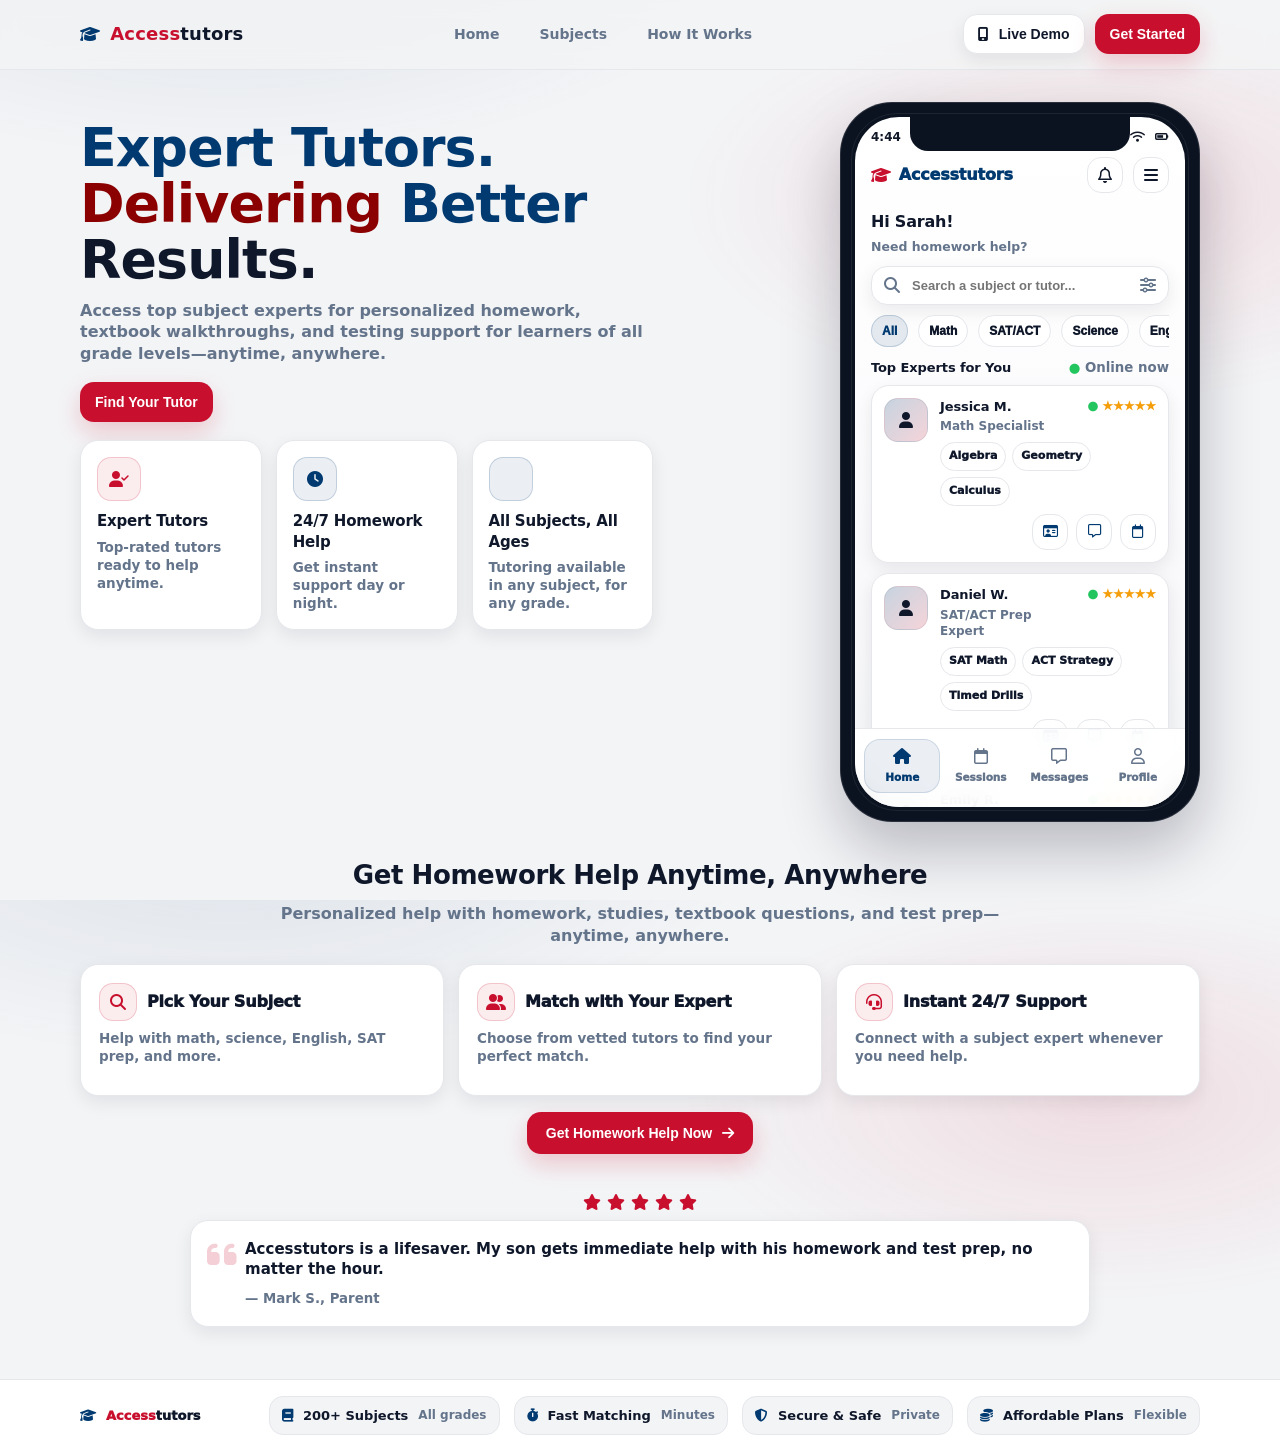
==== commit 3371d601: "Change text color for 'Delivering Better Results'" ====
--- a/Index.html
+++ b/Index.html
@@ -759,7 +759,7 @@
         <div>
           <h1 class="h-title">
             <span class="blue">Expert Tutors.</span><br/>
-           Delivering <span class="blue">Better </span> Results.
+         <span style="color:darkred" > Delivering</span> <span class="blue">Better </span> Results.
           </h1>
 
           <p class="h-sub">
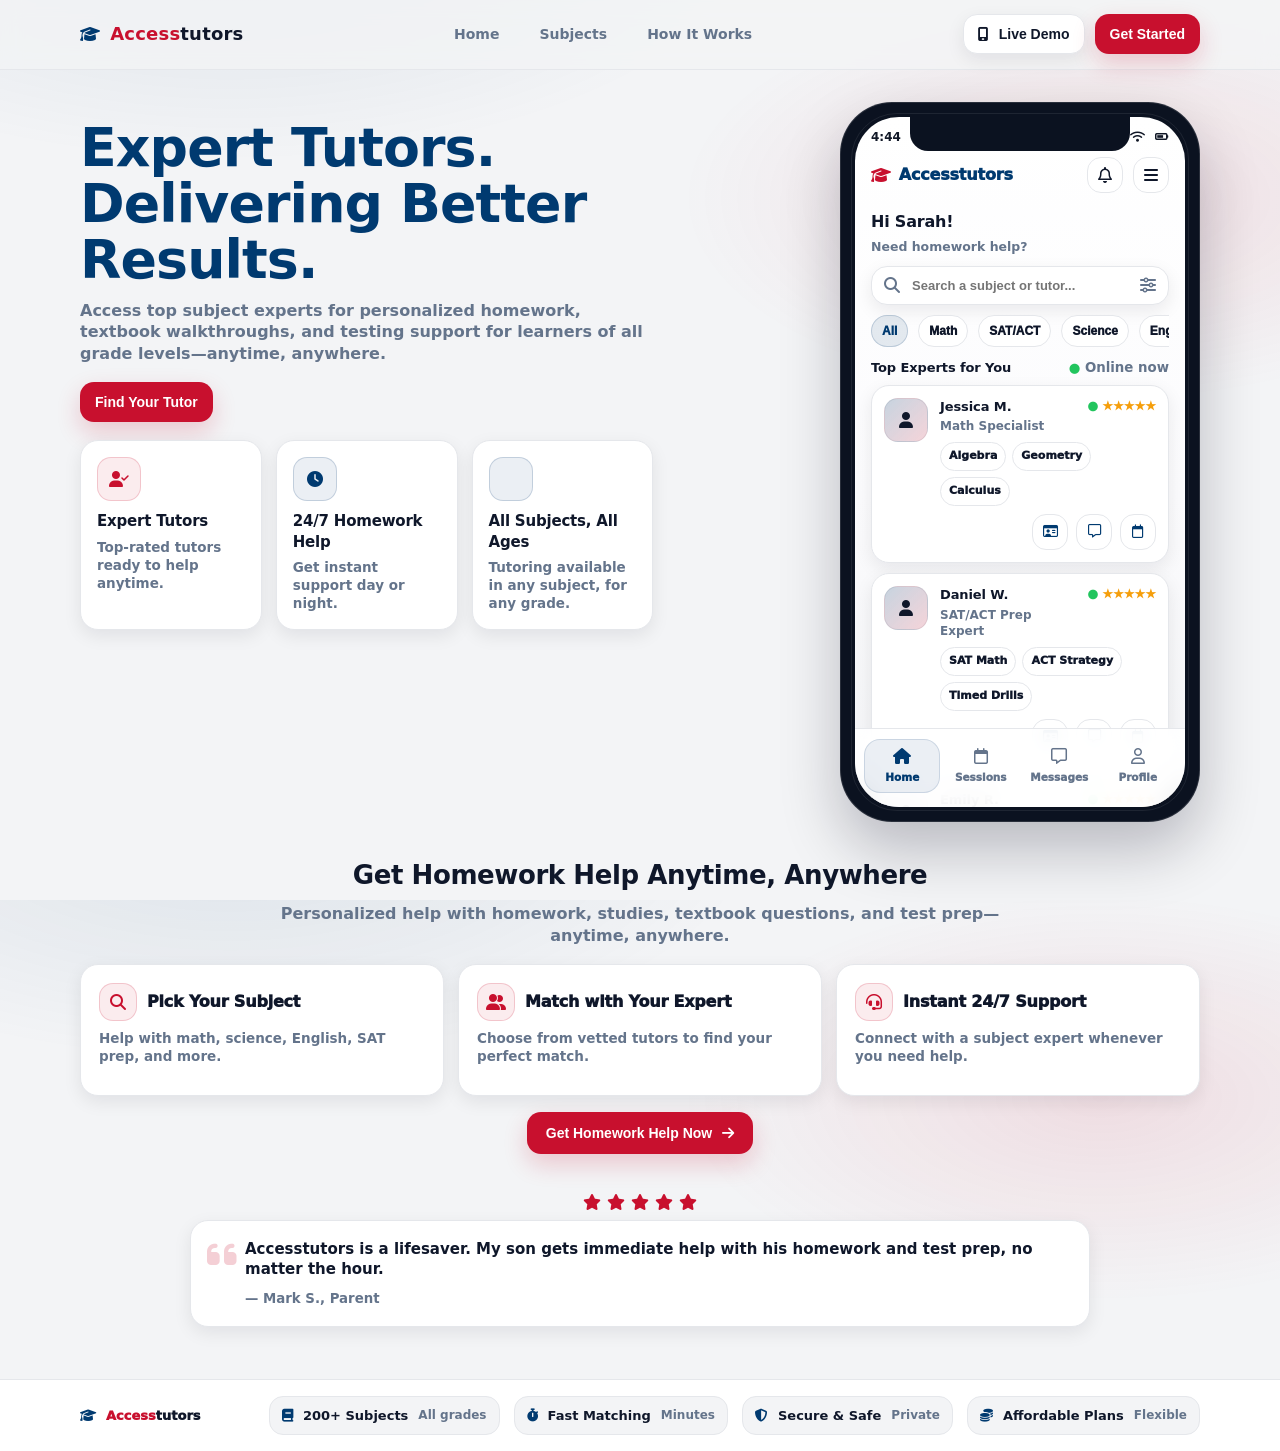
==== commit 3391b938: "Update Index.html" ====
--- a/Index.html
+++ b/Index.html
@@ -758,8 +758,8 @@
         <!-- LEFT CONTENT -->
         <div>
           <h1 class="h-title">
-            <span class="blue">Expert Tutors.</span><br/>
-         <span style="color:darkred" > Delivering</span> <span class="blue">Better </span> Results.
+            <span class="blue">Expert Tutors.<br/>
+          Delivering Better Results. </span>
           </h1>
 
           <p class="h-sub">
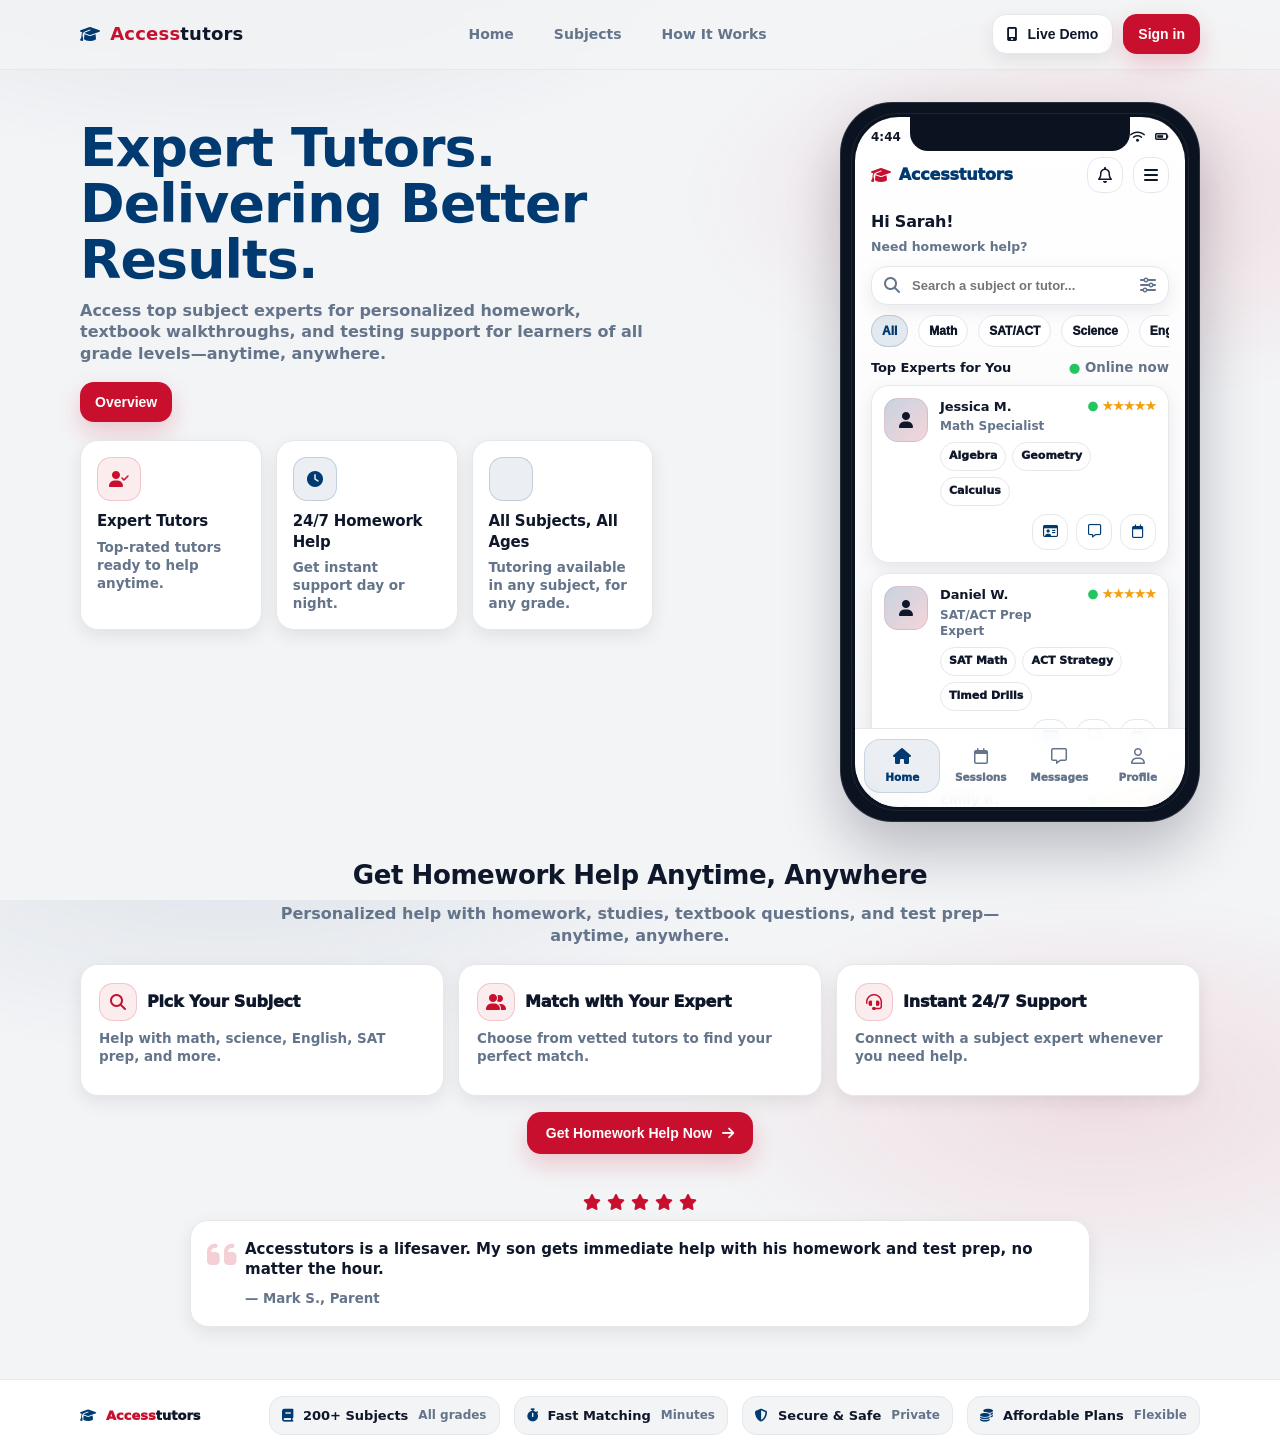
==== commit 14ece8c6: "Update Index.html" ====
--- a/Index.html
+++ b/Index.html
@@ -744,7 +744,7 @@
 
         <div style="display:flex; gap:10px; align-items:center;">
           <button class="btn ghost" id="btnDemo"><i class="fa-solid fa-mobile-screen"></i> Live Demo</button>
-          <button class="btn primary" id="btnGetStartedTop">Get Started</button>
+          <button class="btn primary" id="btnGetStartedTop">Sign in</button>
         </div>
       </div>
     </div>
@@ -768,7 +768,7 @@
           </p>
 
           <div class="cta-row">
-            <button class="btn primary" id="btnFindTutor">Find Your Tutor</button>
+            <button class="btn primary" id="btnFindTutor">Overview</button>
           </div>
 
           <!-- Three icon cards under hero copy (like image) -->
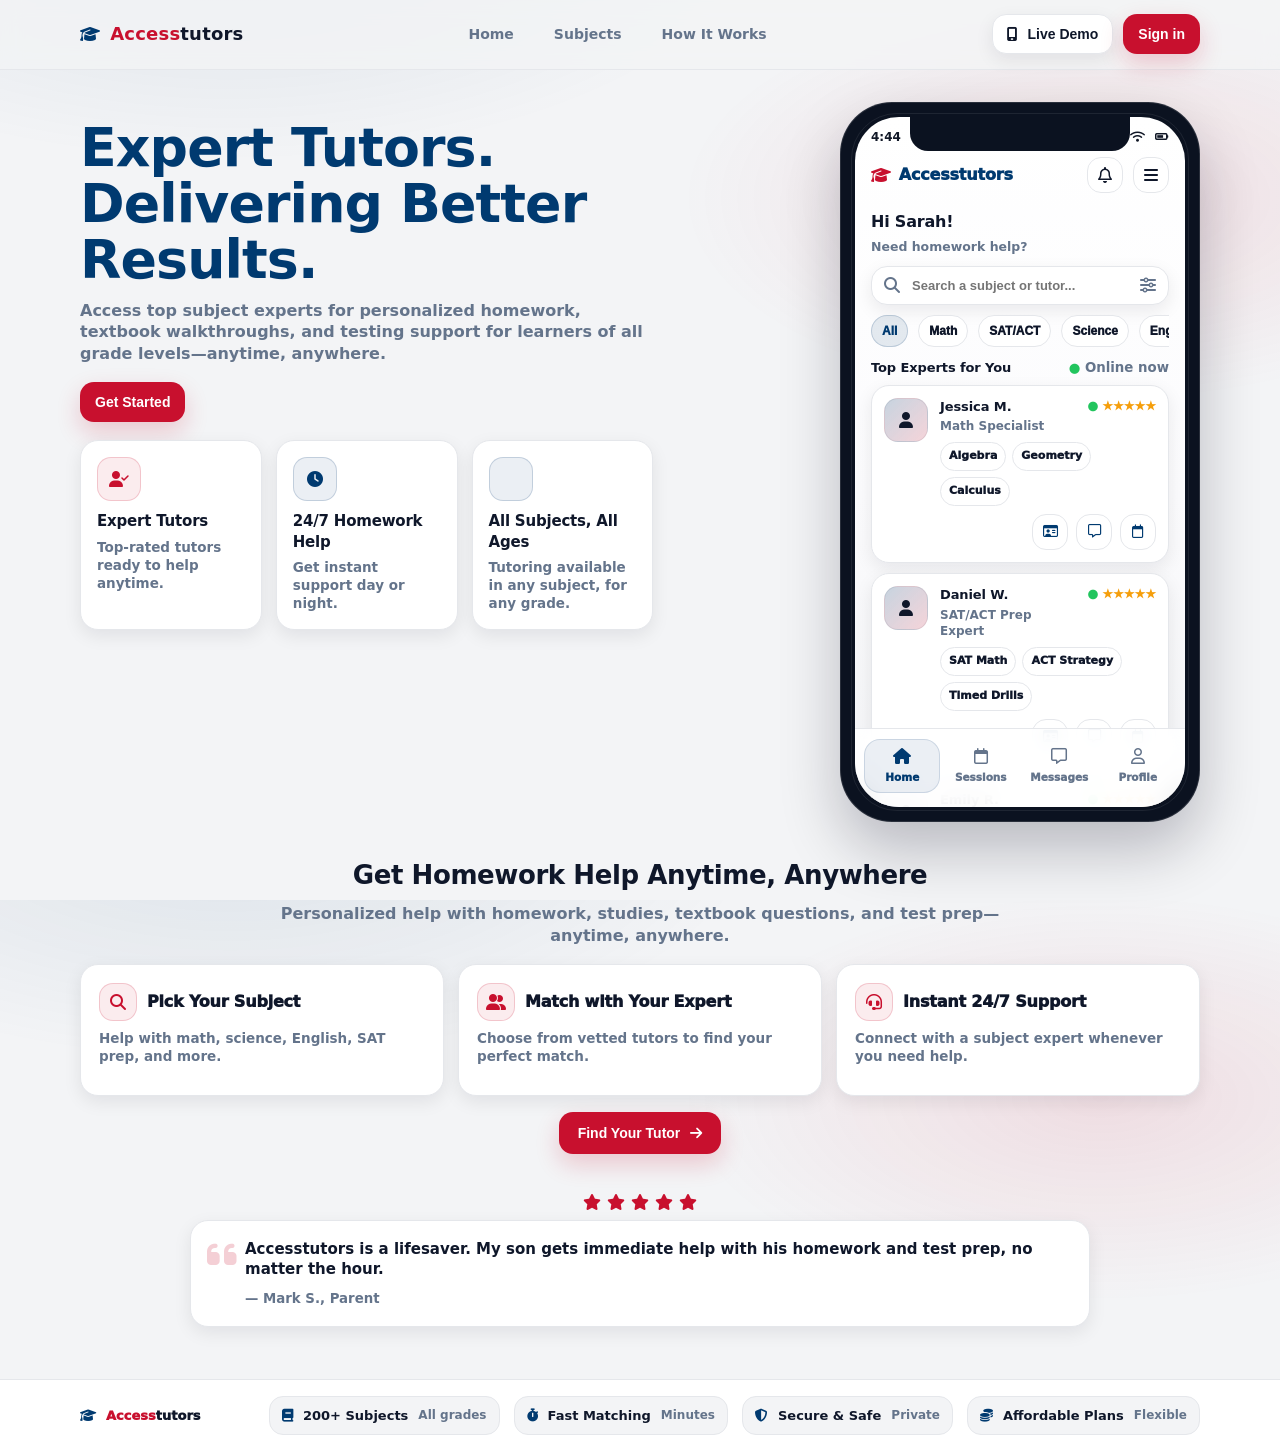
==== commit 317b93e3: "Update Index.html" ====
--- a/Index.html
+++ b/Index.html
@@ -768,7 +768,7 @@
           </p>
 
           <div class="cta-row">
-            <button class="btn primary" id="btnFindTutor">Overview</button>
+            <button class="btn primary" id="btnFindTutor">Get Started</button>
           </div>
 
           <!-- Three icon cards under hero copy (like image) -->
@@ -1021,7 +1021,7 @@
 
       <div class="center-cta">
         <button class="btn primary" id="btnGetHelpNow">
-          Get Homework Help Now <i class="fa-solid fa-arrow-right"></i>
+          Find Your Tutor <i class="fa-solid fa-arrow-right"></i>
         </button>
       </div>
 
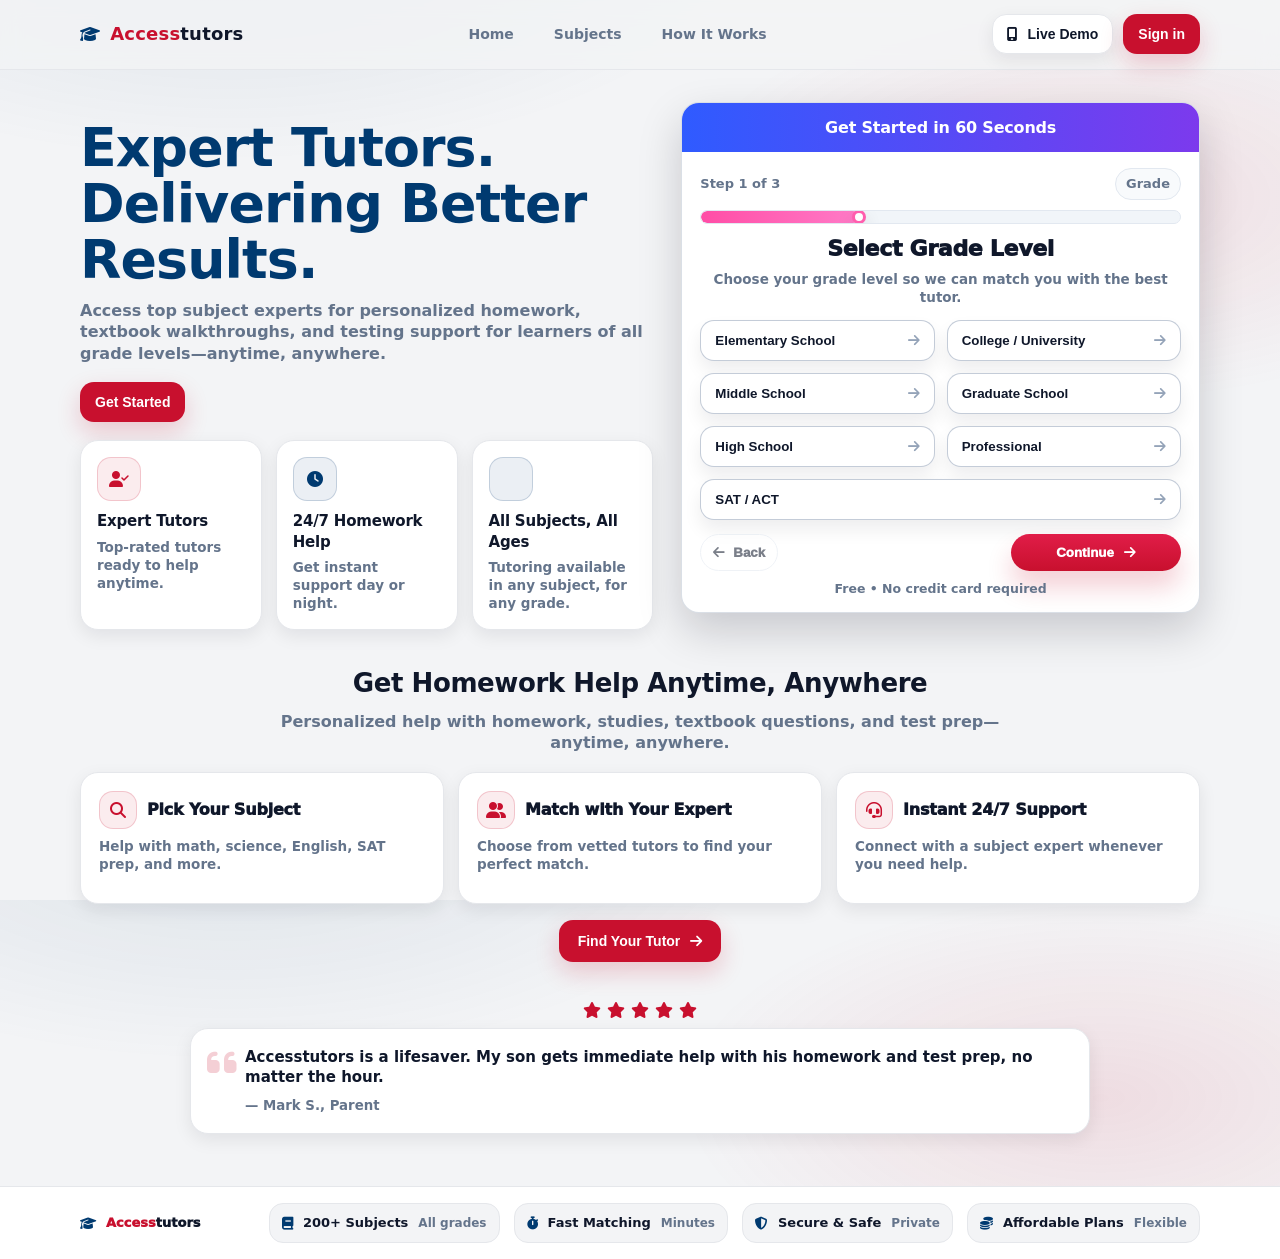
==== commit 942a0968: "Replace iPhone mockup with varsity-style form Replaced the interactive iPhone X mockup with a varsit" ====
--- a/Index.html
+++ b/Index.html
@@ -323,329 +323,203 @@
     .badge i{color:var(--au-blue)}
     .badge span{display:block; font-weight:650; color:var(--muted); font-size:12px}
 
-    /* =========================================================
-      iPhone X Mockup (Interactive)
-    ========================================================= */
-    .phone-wrap{display:flex; justify-content:flex-end;}
-    .phone{
-      width: 360px;
-      height: 720px;
-      background: #0b1220;
-      border-radius: 52px;
-      box-shadow: 0 28px 60px rgba(2,6,23,.24);
-      position:relative;
-      padding: 14px;
-      border: 1px solid rgba(255,255,255,.12);
-    }
-    .phone::before{
-      content:"";
-      position:absolute; inset: 10px;
-      border-radius: 46px;
-      border: 1px solid rgba(255,255,255,.08);
-      pointer-events:none;
-    }
-    .screen{
-      width:100%;
-      height:100%;
-      border-radius: 44px;
-      overflow:hidden;
-      position:relative;
-      background: linear-gradient(180deg, #FFFFFF 0%, #FBFBFD 55%, #F3F4F6 100%);
-    }
-    .notch{
-      position:absolute; top:0; left:50%; transform:translateX(-50%);
-      width: 220px; height: 34px;
-      background:#0b1220;
-      border-bottom-left-radius: 18px;
-      border-bottom-right-radius: 18px;
-      z-index: 10;
-    }
-
-    .statusbar{
-      display:flex; justify-content:space-between; align-items:center;
-      padding: 12px 16px 0;
-      font-weight:900;
-      color:#111827;
-      font-size:12px;
-      user-select:none;
-    }
-    .statusbar .right{display:flex; gap:10px; align-items:center;}
-
-    .appbar{
-      display:flex; justify-content:space-between; align-items:center;
-      padding: 12px 16px 10px;
-    }
-    .appbrand{
-      display:flex; align-items:center; gap:8px;
-      font-weight:950;
-      letter-spacing:-.2px;
-      color: var(--au-blue);
-    }
-    .appbrand i{color: var(--au-red)}
-    .app-actions{
-      display:flex; gap:10px; align-items:center;
-    }
-    .chip{
-      width:36px;height:36px;border-radius:14px;
-      display:grid;place-items:center;
-      border:1px solid var(--line);
-      background:#fff;
-      cursor:pointer;
-      color: var(--ink);
-      transition: box-shadow .12s ease, transform .12s ease;
-      user-select:none;
-    }
-    .chip:hover{box-shadow: var(--shadow-soft)}
-    .chip:active{transform: translateY(1px)}
-
-    .screen-body{padding: 0 16px 86px;}
-    .hello{margin: 8px 0 8px;}
-    .hello h4{margin:0;font-size:16px;letter-spacing:-.2px}
-    .hello p{margin:6px 0 0;color:var(--muted);font-weight:750;font-size:12.5px}
-
-    .search{
-      margin:10px 0 10px;
-      display:flex; gap:10px;
-      background:#fff;
-      border:1px solid var(--line);
-      border-radius: 16px;
-      padding:10px 12px;
-      align-items:center;
-      box-shadow: var(--shadow-soft);
-    }
-    .search i{color:var(--muted)}
-    .search input{
-      border:0; outline:0; background:transparent;
-      width:100%;
-      font-weight:850;
-      color:var(--ink);
-      font-size:13px;
-    }
-
-    .tabs{
-      display:flex; gap:10px;
-      margin: 6px 0 10px;
-      overflow:auto;
-      padding-bottom: 2px;
-    }
-    .tag{
-      border:1px solid var(--line);
-      background:#fff;
-      color:var(--ink);
-      font-weight:950;
-      font-size:12px;
-      padding:8px 10px;
-      border-radius:999px;
-      cursor:pointer;
-      white-space:nowrap;
-      transition: background .12s ease, border-color .12s ease;
-      user-select:none;
-    }
-    .tag.active{
-      background: rgba(0,58,112,.10);
-      border-color: rgba(0,58,112,.18);
-      color: var(--au-blue);
-    }
-
-    .panel-title{
-      display:flex; align-items:center; justify-content:space-between;
-      margin: 8px 0 8px;
-    }
-    .panel-title strong{font-size:13px; letter-spacing:-.1px}
-    .panel-title small{color:var(--muted); font-weight:900; user-select:none}
-
-    /* Tutor list (HOME) */
-    .tutors{
-      display:flex;
-      flex-direction:column;
-      gap:10px;
-    }
-    .tutor-card{
-      background:#fff;
-      border:1px solid var(--line);
-      border-radius: 18px;
-      box-shadow: var(--shadow-soft);
-      padding: 12px;
-      display:flex;
-      gap:12px;
-      align-items:flex-start;
-      cursor:pointer;
-      transition: transform .12s ease, box-shadow .12s ease;
-    }
-    .tutor-card:hover{transform: translateY(-1px); box-shadow: var(--shadow);}
-    .avatar{
-      width:44px;height:44px;border-radius: 14px;
-      background: linear-gradient(135deg, rgba(0,58,112,.22), rgba(200,16,46,.18));
-      border:1px solid rgba(15,23,42,.08);
-      display:grid; place-items:center;
-      color: var(--au-blue);
-      font-weight:1000;
-      flex: 0 0 auto;
-    }
-    .avatar i{color:#0F172A}
-    .tmeta{flex:1}
-    .tmeta .row1{
-      display:flex; justify-content:space-between; gap:10px; align-items:flex-start;
-    }
-    .tmeta h5{margin:0;font-size:13px;letter-spacing:-.1px}
-    .tmeta .spec{margin:3px 0 8px;color:var(--muted);font-weight:850;font-size:12px}
-    .badges{
-      display:flex; gap:6px; flex-wrap:wrap;
-      margin-bottom: 8px;
-    }
-    .pillbadge{
-      font-size:11px;
-      font-weight:950;
-      padding:6px 8px;
-      border-radius: 999px;
-      border:1px solid var(--line);
-      background: #fff;
-      color: var(--ink);
-      user-select:none;
-    }
-    .rating{
-      color:#F59E0B;
-      font-size:12px;
-      white-space:nowrap;
-      font-weight:950;
-      user-select:none;
-    }
-    .tactions{
-      display:flex; gap:8px; align-items:center; justify-content:flex-end;
-    }
-    .mini-btn{
-      width:36px;height:36px;border-radius:14px;
-      display:grid; place-items:center;
-      border:1px solid var(--line);
-      background:#fff;
-      cursor:pointer;
-      color: var(--au-blue);
-      transition: box-shadow .12s ease, transform .12s ease;
-    }
-    .mini-btn:hover{box-shadow: var(--shadow-soft)}
-    .mini-btn:active{transform: translateY(1px)}
-
-    .cta-match{
-      margin-top: 10px;
-      width:100%;
-      border:0;
-      border-radius: 16px;
-      padding: 11px 12px;
-      background: var(--au-blue);
-      color:#fff;
-      font-weight:1000;
-      cursor:pointer;
-      display:flex;
-      justify-content:center;
-      align-items:center;
-      gap:10px;
-      box-shadow: 0 12px 26px rgba(0,58,112,.18);
-    }
-    .cta-match:hover{box-shadow: 0 16px 32px rgba(0,58,112,.22)}
-    .cta-match:active{transform: translateY(1px)}
-
-    /* Pages */
-    .app-page{display:none}
-    .app-page.active{display:block}
-
-    .list{
-      margin: 10px 0 0;
-      display:flex;
-      flex-direction:column;
-      gap:10px;
-    }
-    .row{
-      background:#fff;
-      border:1px solid var(--line);
-      border-radius: 16px;
-      box-shadow: var(--shadow-soft);
-      padding: 12px;
-      display:flex;
-      justify-content:space-between;
-      align-items:center;
-      gap:10px;
-      cursor:pointer;
-      transition: transform .12s ease, box-shadow .12s ease;
-    }
-    .row:hover{transform: translateY(-1px); box-shadow: var(--shadow);}
-    .row strong{font-size:12.5px}
-    .row small{display:block;color:var(--muted);font-weight:900;margin-top:2px}
-    .chip-pill{
-      font-size:11px;
-      font-weight:1000;
-      padding:6px 10px;
-      border-radius: 999px;
-      background: rgba(200,16,46,.08);
-      border: 1px solid rgba(200,16,46,.14);
-      color: var(--au-red);
-      white-space:nowrap;
-      user-select:none;
-    }
-
-    .profile-card{
-      background:#fff;
-      border:1px solid var(--line);
-      border-radius: 18px;
-      box-shadow: var(--shadow-soft);
-      padding: 14px;
-      margin: 10px 0 0;
-    }
-    .profile-top{display:flex; gap:12px; align-items:center;}
-    .profile-top .avatar{width:54px;height:54px;border-radius:18px}
-    .profile-top h5{margin:0;font-size:14px}
-    .profile-top p{margin:4px 0 0;color:var(--muted);font-weight:850;font-size:12.5px}
-    .kv{
-      display:grid;
-      grid-template-columns: 1fr 1fr;
-      gap:10px;
-      margin-top: 12px;
-    }
-    .kv .item{
-      border:1px solid var(--line);
-      border-radius: 16px;
-      padding:10px;
-      background: #F8FAFC;
-      font-weight:950;
-      font-size:12px;
-      color: var(--ink);
-      user-select:none;
-    }
-    .kv .item span{display:block;color:var(--muted);font-size:11px;margin-top:4px;font-weight:850}
-
-    /* Bottom nav */
-    .bottom-nav{
-      position:absolute;
-      left:0; right:0; bottom:0;
-      background: rgba(255,255,255,.92);
-      backdrop-filter: blur(10px);
-      border-top:1px solid var(--line);
-      padding: 10px 8px 14px;
-      display:flex;
-      justify-content:space-around;
-      z-index: 20;
-    }
-    .navitem{
-      width: 76px;
-      display:flex;
-      flex-direction:column;
-      align-items:center;
-      gap:6px;
-      color: var(--muted);
-      font-weight:950;
-      font-size:10.5px;
-      cursor:pointer;
-      padding: 8px 8px;
-      border-radius: 16px;
-      user-select:none;
-      border:1px solid transparent;
-      transition: background .12s ease, border-color .12s ease;
-    }
-    .navitem i{font-size:16px}
-    .navitem.active{
-      color: var(--au-blue);
-      background: rgba(0,58,112,.08);
-      border-color: rgba(0,58,112,.14);
-    }
+ /* Make the form align nicely where the phone used to be */
+  .phone-wrap{display:flex; justify-content:flex-end;}
+  @media (max-width: 980px){ .phone-wrap{justify-content:flex-start} }
+
+  /* ============ Varsity-style form (scoped) ============ */
+  .vt-form{
+    --bg:#ffffff;
+    --ink:#0f172a;
+    --muted:#64748b;
+    --line:#e2e8f0;
+    --shadow: 0 18px 44px rgba(2,6,23,.18);
+    --radius: 18px;
+    --blue1:#2f5bff;
+    --blue2:#7c3aed;
+    --pink:#ff4da6;
+    --red:#c8102e;
+    font-family: ui-sans-serif, system-ui, -apple-system, Segoe UI, Roboto, Helvetica, Arial;
+    width: min(520px, 100%);
+  }
+
+  .vt-card{
+    width:100%;
+    border-radius: var(--radius);
+    background: var(--bg);
+    border: 1px solid rgba(148,163,184,.35);
+    box-shadow: var(--shadow);
+    overflow:hidden;
+  }
+
+  .vt-topbar{
+    background: linear-gradient(90deg, var(--blue1), var(--blue2));
+    padding: 14px 18px;
+    color:#fff;
+  }
+  .vt-title{ font-weight: 900; letter-spacing:-.2px; text-align:center; }
+
+  .vt-body{ padding: 16px 18px 14px; }
+
+  .vt-steprow{ display:flex; flex-direction:column; gap:10px; margin-bottom:10px; }
+
+  .vt-steptext{
+    display:flex; justify-content:space-between; align-items:center; gap:10px;
+    font-weight: 800; color: var(--muted); font-size: 13px;
+  }
+
+  .vt-stepbadge{
+    padding: 6px 10px; border-radius: 999px;
+    border: 1px solid var(--line);
+    background: #f8fafc;
+    color: var(--muted);
+    font-weight: 900;
+  }
+
+  .vt-progress{
+    position:relative; height:14px; border-radius:999px;
+    background:#f1f5f9; border:1px solid var(--line); overflow:hidden;
+  }
+  .vt-progress-fill{
+    height:100%; width:33%;
+    background: linear-gradient(90deg, var(--pink), #ff7bc7);
+    border-radius:999px;
+    transition: width .25s ease;
+  }
+  .vt-progress-dot{
+    position:absolute; top:50%;
+    width:14px; height:14px; border-radius:999px;
+    background:#fff; border:3px solid rgba(255,77,166,.9);
+    transform: translate(-50%,-50%);
+    left:33%;
+    transition: left .25s ease;
+    box-shadow: 0 8px 18px rgba(2,6,23,.14);
+  }
+
+  .vt-h3{
+    margin: 10px 0 6px;
+    font-size: 22px;
+    letter-spacing:-.3px;
+    color: var(--ink);
+    text-align:center;
+    font-weight: 950;
+  }
+  .vt-sub{
+    margin: 0 0 14px;
+    color: var(--muted);
+    text-align:center;
+    font-weight: 750;
+    font-size: 13.5px;
+  }
+
+  .vt-grid{
+    display:grid;
+    grid-template-columns: 1fr 1fr;
+    gap:12px;
+    margin-top: 6px;
+  }
+  .vt-choice{
+    appearance:none;
+    border: 1px solid rgba(148,163,184,.55);
+    background:#fff;
+    color: var(--ink);
+    border-radius: 14px;
+    padding: 12px 14px;
+    display:flex; align-items:center; justify-content:space-between; gap:10px;
+    font-weight: 900;
+    cursor:pointer;
+    transition: transform .08s ease, box-shadow .15s ease, border-color .15s ease;
+    box-shadow: 0 10px 18px rgba(2,6,23,.07);
+  }
+  .vt-choice i{ color:#94a3b8; }
+  .vt-choice:hover{
+    border-color: rgba(47,91,255,.35);
+    box-shadow: 0 16px 26px rgba(2,6,23,.10);
+  }
+  .vt-choice:active{ transform: translateY(1px); }
+  .vt-choice.vt-selected{
+    border-color: rgba(255,77,166,.55);
+    box-shadow: 0 18px 30px rgba(255,77,166,.12);
+    background: linear-gradient(180deg, rgba(255,77,166,.10), rgba(255,255,255,1));
+  }
+  .vt-wide{ grid-column: 1 / -1; }
+  .vt-hidden{ display:none; }
+
+  .vt-fields{ display:grid; gap:12px; margin-top:6px; }
+  .vt-label{ display:grid; gap:6px; font-weight: 900; color: var(--muted); font-size: 12px; }
+  .vt-input{
+    width:100%;
+    border: 1px solid rgba(148,163,184,.55);
+    border-radius: 14px;
+    padding: 12px 12px;
+    font-weight: 900;
+    outline:none;
+    transition: border-color .15s ease, box-shadow .15s ease;
+    background:#fff;
+    color: var(--ink);
+  }
+  .vt-input:focus{
+    border-color: rgba(47,91,255,.55);
+    box-shadow: 0 0 0 4px rgba(47,91,255,.14);
+  }
+
+  .vt-summary{
+    margin-top: 12px;
+    border: 1px dashed rgba(148,163,184,.6);
+    border-radius: 14px;
+    padding: 12px;
+    background: #f8fafc;
+    color: var(--muted);
+    font-weight: 850;
+    font-size: 13px;
+  }
+
+  .vt-actions{
+    display:flex; justify-content:space-between; align-items:center;
+    gap:10px; margin-top: 14px;
+  }
+  .vt-back{
+    border: 1px solid var(--line);
+    background:#fff;
+    color: var(--ink);
+    border-radius: 999px;
+    padding: 10px 12px;
+    font-weight: 950;
+    cursor:pointer;
+    display:inline-flex; align-items:center; gap:8px;
+    box-shadow: 0 10px 18px rgba(2,6,23,.06);
+  }
+  .vt-back:disabled{ opacity:.55; cursor:not-allowed; box-shadow:none; }
+
+  .vt-continue{
+    border:0;
+    background: linear-gradient(180deg, #e11d48, var(--red));
+    color:#fff;
+    border-radius: 999px;
+    padding: 11px 14px;
+    font-weight: 950;
+    cursor:pointer;
+    display:inline-flex; align-items:center; gap:10px;
+    min-width: 170px;
+    justify-content:center;
+    box-shadow: 0 16px 26px rgba(200,16,46,.20);
+  }
+  .vt-continue:active{ transform: translateY(1px); }
+
+  .vt-note{
+    margin-top: 10px;
+    text-align:center;
+    color: var(--muted);
+    font-weight: 800;
+    font-size: 12.5px;
+  }
+
+  @media (max-width: 520px){
+    .vt-body{ padding: 14px 14px 12px; }
+    .vt-grid{ grid-template-columns: 1fr; }
+    .vt-continue{ min-width: 150px; }
+  }
+
 
     /* ========================= Modal (phone interactions) ========================= */
     .modal-backdrop{
@@ -791,206 +665,126 @@
           </div>
         </div>
 
-        <!-- RIGHT PHONE MOCKUP -->
-        <div class="phone-wrap" aria-label="Interactive iPhone X mockup of Accesstutors">
-          <div class="phone">
-            <div class="screen">
-              <div class="notch"></div>
-
-              <!-- Status bar -->
-              <div class="statusbar" aria-hidden="true">
-                <div class="left">4:44</div>
-                <div class="right">
-                  <i class="fa-solid fa-signal"></i>
-                  <i class="fa-solid fa-wifi"></i>
-                  <i class="fa-solid fa-battery-three-quarters"></i>
-                </div>
-              </div>
-
-              <!-- App bar -->
-              <div class="appbar">
-                <div class="appbrand">
-                  <i class="fa-solid fa-graduation-cap"></i>
-                  <span>Accesstutors</span>
-                </div>
-                <div class="app-actions">
-                  <div class="chip" id="chipNotif" title="Notifications"><i class="fa-regular fa-bell"></i></div>
-                  <div class="chip" id="chipMenu" title="Menu"><i class="fa-solid fa-bars"></i></div>
-                </div>
-              </div>
-
-              <div class="screen-body">
-
-                <!-- HOME -->
-                <div class="app-page active" id="pageHome">
-                  <div class="hello">
-                    <h4>Hi Sarah!</h4>
-                    <p>Need homework help?</p>
-                  </div>
-
-                  <div class="search" title="Search tutors">
-                    <i class="fa-solid fa-magnifying-glass"></i>
-                    <input id="tutorSearch" type="text" placeholder="Search a subject or tutor..." autocomplete="off" />
-                    <i class="fa-solid fa-sliders" id="chipFilters" title="Filters"></i>
-                  </div>
-
-                  <div class="tabs" role="tablist" aria-label="Subject filters">
-                    <button class="tag active" data-filter="all">All</button>
-                    <button class="tag" data-filter="math">Math</button>
-                    <button class="tag" data-filter="sat">SAT/ACT</button>
-                    <button class="tag" data-filter="science">Science</button>
-                    <button class="tag" data-filter="english">English</button>
-                    <button class="tag" data-filter="coding">Coding</button>
-                  </div>
-
-                  <div class="panel-title">
-                    <strong>Top Experts for You</strong>
-                    <small><span style="color:#22C55E">●</span> Online now</small>
-                  </div>
-
-                  <!-- Tutor list MUST display tutors -->
-                  <div class="tutors" id="tutorList"></div>
-
-                  <button class="cta-match" id="btnMatch">
-                    Match with a Tutor <i class="fa-solid fa-wand-magic-sparkles"></i>
-                  </button>
-                </div>
-
-                <!-- SESSIONS -->
-                <div class="app-page" id="pageSessions">
-                  <div class="hello">
-                    <h4>Sessions</h4>
-                    <p>Upcoming tutoring and study goals.</p>
-                  </div>
-
-                  <div class="list">
-                    <div class="row" data-row="join">
-                      <div>
-                        <strong>Algebra II — Homework Review</strong>
-                        <small>Today • 7:30 PM • 30 min</small>
-                      </div>
-                      <div class="chip-pill">Join</div>
-                    </div>
-
-                    <div class="row" data-row="details">
-                      <div>
-                        <strong>SAT Math — Timed Practice</strong>
-                        <small>Tomorrow • 5:00 PM • 45 min</small>
-                      </div>
-                      <div class="chip-pill">Booked</div>
-                    </div>
-
-                    <div class="row" data-row="details">
-                      <div>
-                        <strong>Chemistry — Textbook Concepts</strong>
-                        <small>Fri • 6:15 PM • 30 min</small>
-                      </div>
-                      <div class="chip-pill">Booked</div>
-                    </div>
-                  </div>
-                </div>
-
-                <!-- MESSAGES -->
-                <div class="app-page" id="pageMessages">
-                  <div class="hello">
-                    <h4>Messages</h4>
-                    <p>Chat with tutors + 24/7 support.</p>
-                  </div>
-
-                  <div class="list">
-                    <div class="row" data-row="support">
-                      <div>
-                        <strong>Support</strong>
-                        <small>“Share your problem and we’ll match you.”</small>
-                      </div>
-                      <div class="chip-pill">24/7</div>
-                    </div>
-
-                    <div class="row" data-row="tutorchat">
-                      <div>
-                        <strong>Jessica M. (Math)</strong>
-                        <small>“Send a photo of the worksheet.”</small>
-                      </div>
-                      <div class="chip-pill">New</div>
-                    </div>
-
-                    <div class="row" data-row="tutorchat">
-                      <div>
-                        <strong>Daniel W. (SAT)</strong>
-                        <small>“Let’s review your missed questions.”</small>
-                      </div>
-                      <div class="chip-pill">1</div>
-                    </div>
-                  </div>
-                </div>
-
-                <!-- PROFILE -->
-                <div class="app-page" id="pageProfile">
-                  <div class="hello">
-                    <h4>Profile</h4>
-                    <p>Goals, preferences, progress.</p>
-                  </div>
-
-                  <div class="profile-card">
-                    <div class="profile-top">
-                      <div class="avatar"><i class="fa-solid fa-user"></i></div>
-                      <div>
-                        <h5>Sarah K.</h5>
-                        <p>Grade 10 • SAT goal: 1350 • Prefers evenings</p>
-                      </div>
-                    </div>
-
-                    <div class="kv">
-                      <div class="item">Goals <span>SAT Math +150 • Algebra mastery</span></div>
-                      <div class="item">Support <span>24/7 help • Priority matching</span></div>
-                      <div class="item">Subjects <span>Math • Science • Test Prep</span></div>
-                      <div class="item">Progress <span>Streak: 9 days • Accuracy: 83%</span></div>
-                    </div>
-
-                    <div class="list" style="margin-top:12px;">
-                      <div class="row" data-row="billing">
-                        <div>
-                          <strong>Billing & Plan</strong>
-                          <small>Manage subscription and payment</small>
-                        </div>
-                        <div class="chip-pill">View</div>
-                      </div>
-                      <div class="row" data-row="settings">
-                        <div>
-                          <strong>Settings</strong>
-                          <small>Notifications, privacy, preferences</small>
-                        </div>
-                        <div class="chip-pill">Open</div>
-                      </div>
-                    </div>
-                  </div>
-                </div>
-
-              </div>
-
-              <!-- Bottom Navigation -->
-              <nav class="bottom-nav" aria-label="App bottom navigation">
-                <div class="navitem active" data-page="Home">
-                  <i class="fa-solid fa-house"></i>
-                  <div>Home</div>
-                </div>
-                <div class="navitem" data-page="Sessions">
-                  <i class="fa-regular fa-calendar"></i>
-                  <div>Sessions</div>
-                </div>
-                <div class="navitem" data-page="Messages">
-                  <i class="fa-regular fa-message"></i>
-                  <div>Messages</div>
-                </div>
-                <div class="navitem" data-page="Profile">
-                  <i class="fa-regular fa-user"></i>
-                  <div>Profile</div>
-                </div>
-              </nav>
-
-            </div>
+       <!-- =========================================================
+     REPLACE THE PHONE MOCKUP WITH THE VARSITY-STYLE FORM
+     - Keeps your existing .phone-wrap positioning (right column)
+     - Removes/mockup markup and inserts the form
+     - Adds ONLY the CSS+JS needed for the form (scoped to .vt-form)
+========================================================= -->
+
+<!-- ✅ Replace this entire RIGHT PHONE MOCKUP block ... -->
+<div class="phone-wrap" aria-label="Get Started form (Varsity-style)">
+  <!-- Form (no phone frame) -->
+  <div class="vt-form" id="vtForm" aria-label="Get started form">
+    <div class="vt-card">
+      <div class="vt-topbar">
+        <div class="vt-title">Get Started in <b>60 Seconds</b></div>
+      </div>
+
+      <div class="vt-body">
+        <div class="vt-steprow">
+          <div class="vt-steptext">
+            <span class="vt-step">Step <b id="vtStepNum">1</b> of <b>3</b></span>
+            <span class="vt-stepbadge" id="vtStepBadge">Grade</span>
           </div>
-        </div>
+
+          <div class="vt-progress" role="progressbar" aria-valuemin="0" aria-valuemax="100" aria-valuenow="33">
+            <div class="vt-progress-fill" id="vtProgressFill" style="width:33%"></div>
+            <div class="vt-progress-dot" id="vtProgressDot" style="left:33%"></div>
+          </div>
+        </div>
+
+        <h3 class="vt-h3" id="vtHeading">Select Grade Level</h3>
+        <p class="vt-sub" id="vtSub">Choose your grade level so we can match you with the best tutor.</p>
+
+        <!-- Step 1 -->
+        <div class="vt-grid" id="vtStep1" data-step="1">
+          <button class="vt-choice" type="button" data-value="Elementary School">
+            <span>Elementary School</span><i class="fa-solid fa-arrow-right"></i>
+          </button>
+          <button class="vt-choice" type="button" data-value="College / University">
+            <span>College / University</span><i class="fa-solid fa-arrow-right"></i>
+          </button>
+          <button class="vt-choice" type="button" data-value="Middle School">
+            <span>Middle School</span><i class="fa-solid fa-arrow-right"></i>
+          </button>
+          <button class="vt-choice" type="button" data-value="Graduate School">
+            <span>Graduate School</span><i class="fa-solid fa-arrow-right"></i>
+          </button>
+          <button class="vt-choice" type="button" data-value="High School">
+            <span>High School</span><i class="fa-solid fa-arrow-right"></i>
+          </button>
+          <button class="vt-choice" type="button" data-value="Professional">
+            <span>Professional</span><i class="fa-solid fa-arrow-right"></i>
+          </button>
+
+          <button class="vt-choice vt-wide" type="button" data-value="SAT / ACT">
+            <span>SAT / ACT</span><i class="fa-solid fa-arrow-right"></i>
+          </button>
+        </div>
+
+        <!-- Step 2 -->
+        <div class="vt-grid vt-hidden" id="vtStep2" data-step="2">
+          <button class="vt-choice" type="button" data-value="Math">
+            <span>Math</span><i class="fa-solid fa-arrow-right"></i>
+          </button>
+          <button class="vt-choice" type="button" data-value="Science">
+            <span>Science</span><i class="fa-solid fa-arrow-right"></i>
+          </button>
+          <button class="vt-choice" type="button" data-value="English / Writing">
+            <span>English / Writing</span><i class="fa-solid fa-arrow-right"></i>
+          </button>
+          <button class="vt-choice" type="button" data-value="History / Social Studies">
+            <span>History / Social Studies</span><i class="fa-solid fa-arrow-right"></i>
+          </button>
+          <button class="vt-choice" type="button" data-value="Foreign Language">
+            <span>Foreign Language</span><i class="fa-solid fa-arrow-right"></i>
+          </button>
+          <button class="vt-choice" type="button" data-value="Computer Science">
+            <span>Computer Science</span><i class="fa-solid fa-arrow-right"></i>
+          </button>
+
+          <button class="vt-choice vt-wide" type="button" data-value="Test Prep">
+            <span>Test Prep</span><i class="fa-solid fa-arrow-right"></i>
+          </button>
+        </div>
+
+        <!-- Step 3 -->
+        <div class="vt-hidden" id="vtStep3" data-step="3">
+          <div class="vt-fields">
+            <label class="vt-label">
+              <span>Name</span>
+              <input class="vt-input" id="vtName" type="text" placeholder="Your name" autocomplete="name" />
+            </label>
+
+            <label class="vt-label">
+              <span>Email</span>
+              <input class="vt-input" id="vtEmail" type="email" placeholder="you@email.com" autocomplete="email" />
+            </label>
+
+            <label class="vt-label">
+              <span>Phone (optional)</span>
+              <input class="vt-input" id="vtPhone" type="tel" placeholder="(555) 555-5555" autocomplete="tel" />
+            </label>
+          </div>
+
+          <div class="vt-summary" id="vtSummary" aria-live="polite"></div>
+        </div>
+
+        <div class="vt-actions">
+          <button class="vt-back" id="vtBack" type="button" disabled>
+            <i class="fa-solid fa-arrow-left"></i> Back
+          </button>
+
+          <button class="vt-continue" id="vtContinue" type="button">
+            Continue <i class="fa-solid fa-arrow-right"></i>
+          </button>
+        </div>
+
+        <div class="vt-note" id="vtNote">Free • No credit card required</div>
+      </div>
+    </div>
+  </div>
 
       </div>
     </div>
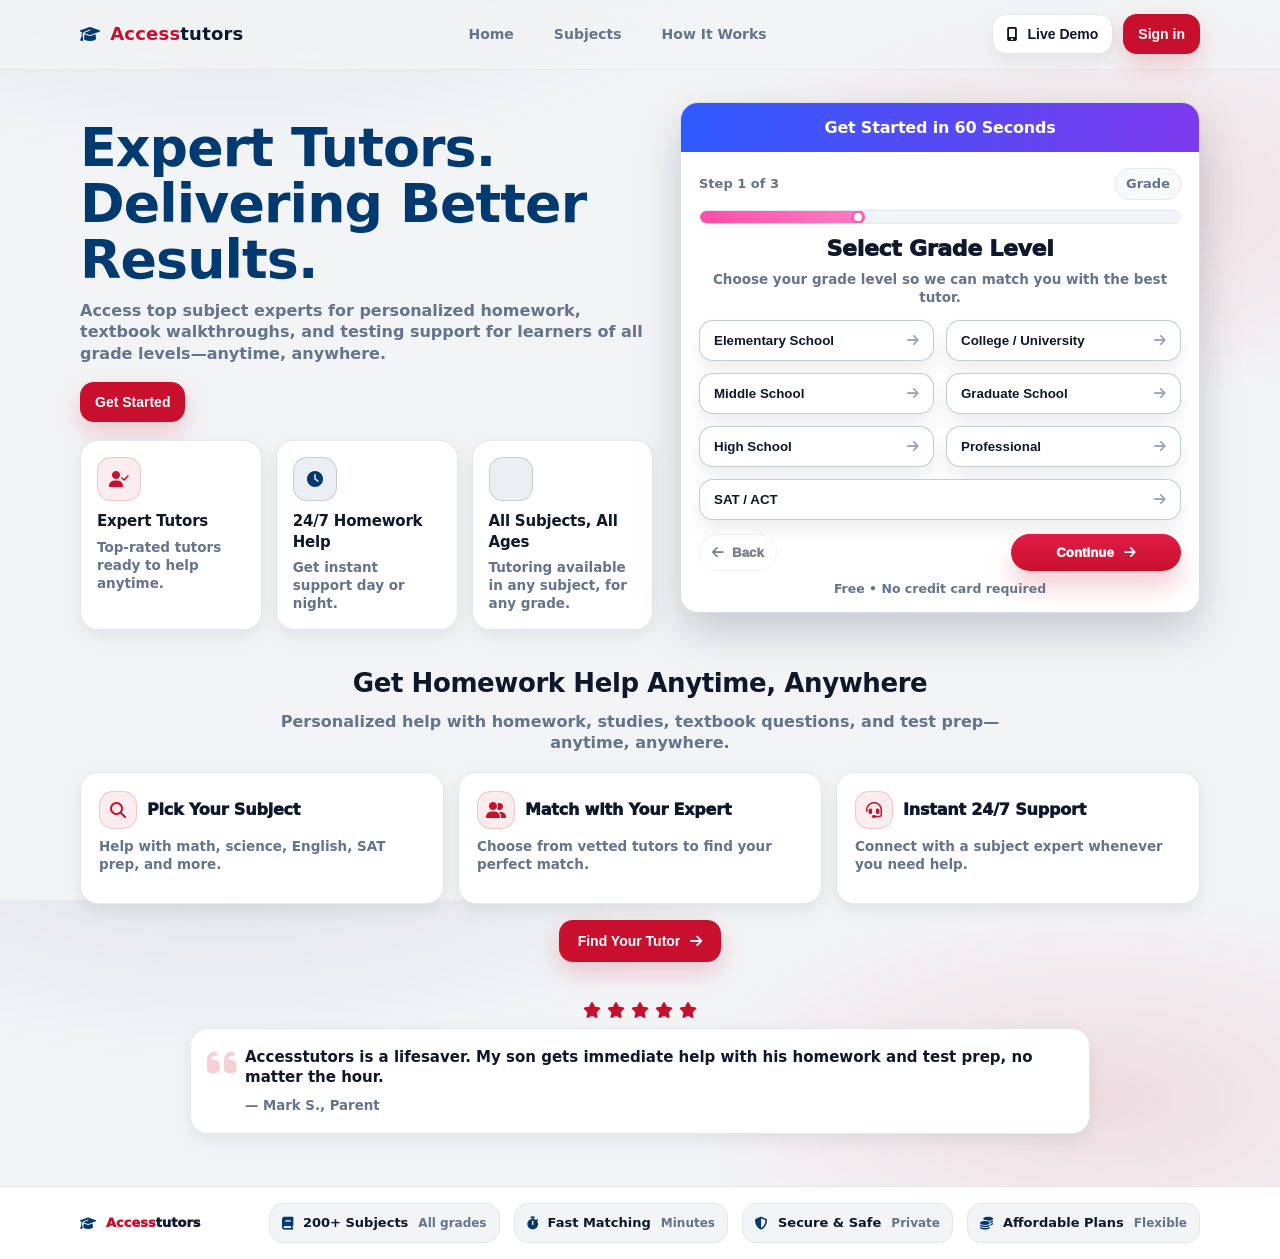
==== commit fe54ad22: "Set main container position to fixed Added fixed positioning to the main container." ====
--- a/Index.html
+++ b/Index.html
@@ -341,6 +341,7 @@
     --red:#c8102e;
     font-family: ui-sans-serif, system-ui, -apple-system, Segoe UI, Roboto, Helvetica, Arial;
     width: min(520px, 100%);
+    position: fixed; 
   }
 
   .vt-card{
